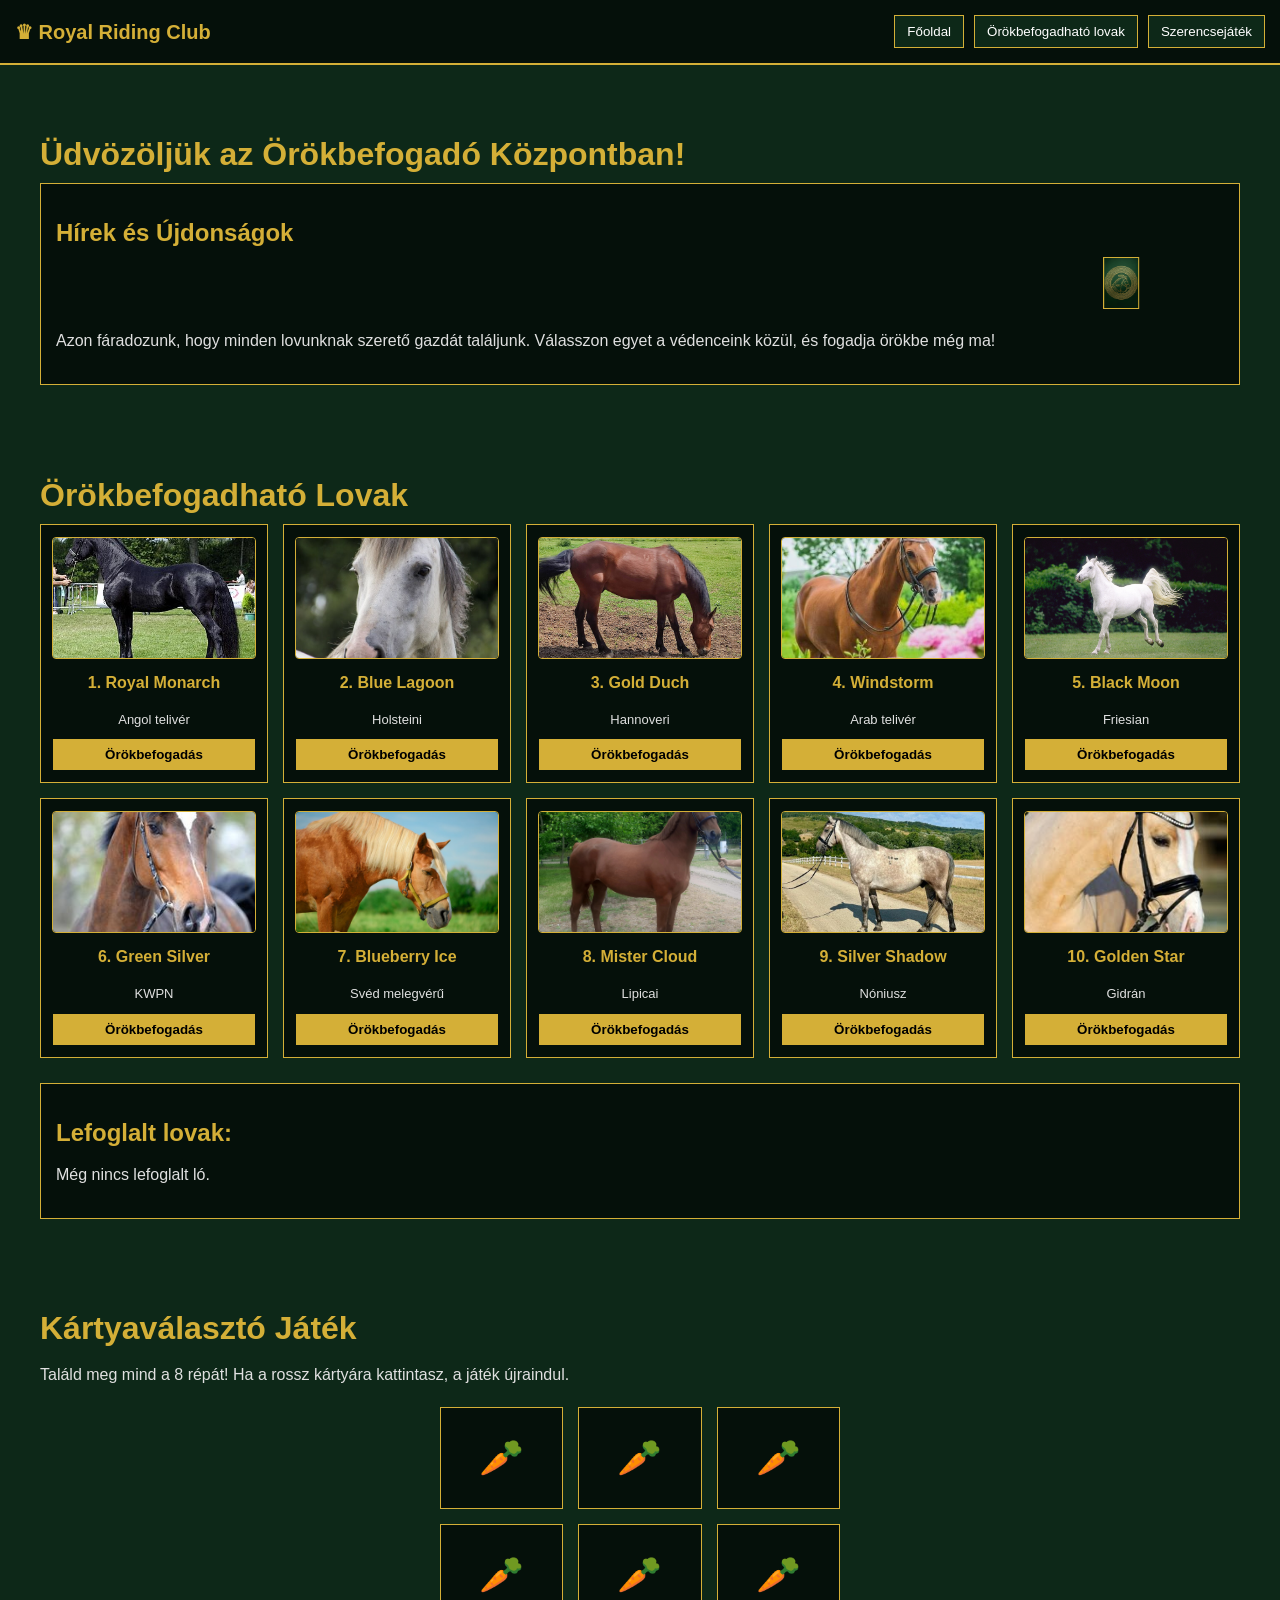
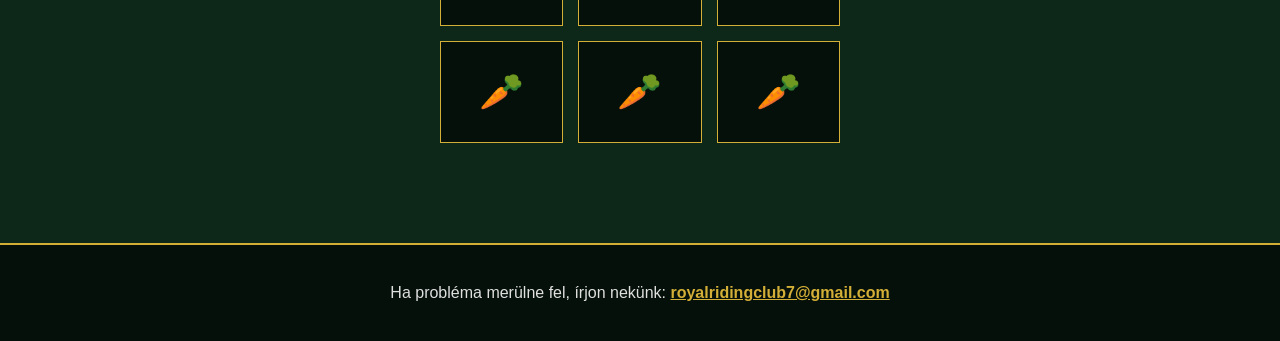
==== index.html @ 601aca82 "Add files via upload" ====
<!DOCTYPE html>
<html lang="hu">
<head>
    <meta charset="UTF-8">
    <meta name="viewport" content="width=device-width, initial-scale=1.0">
    <title>Royal Riding Club - Örökbefogadás</title>
    <link rel="stylesheet" href="style.css">
</head>
<body>

    <nav id="teteje">
        <div class="logo">♛ Royal Riding Club</div>
        <div class="nav-gombok">
            <button onclick="gordul('fooldal')">Főoldal</button>
            <button onclick="gordul('orokbefogadas')">Örökbefogadható lovak</button>
            <button onclick="gordul('jatek')">Szerencsejáték</button>
        </div>
    </nav>

    <div class="kontener">
        <div id="fooldal" class="szekcio">
            <h1>Üdvözöljük az Örökbefogadó Központban!</h1>
            
            <div class="kartya">
                <h2>Hírek és Újdonságok</h2>
                <marquee behavior="alternate" scrollamount="5">
                    <img src="rrc.jpg"  style="height: 50px; width: auto; border: 1px solid #d4af37; margin: 0;" onerror="this.src='https://placehold.co/100x50/05100a/d4af37?text=RRC'">
                </marquee>
                <p>Azon fáradozunk, hogy minden lovunknak szerető gazdát találjunk. Válasszon egyet a védenceink közül, és fogadja örökbe még ma!</p>
            </div>
        </div>

        <div id="orokbefogadas" class="szekcio">
            <h1>Örökbefogadható Lovak</h1>

            <div class="lovak-racs">
                <!-- 1. Ló -->
                <div class="lo-kartya">
                    <img src="1.jpg" alt="Royal Monarch" onerror="this.src='https://placehold.co/200x120/0d2818/d4af37?text=Royal+Monarch'">
                    <h3>1. Royal Monarch</h3>
                    <p>Angol telivér</p>
                    <button class="gomb" onclick="orokbefogadElinvital('Royal Monarch')">Örökbefogadás</button>
                </div>

                <!-- 2. Ló -->
                <div class="lo-kartya">
                    <img src="2.jpeg" alt="Blue Lagoon" onerror="this.src='https://placehold.co/200x120/0d2818/d4af37?text=Blue+Lagoon'">
                    <h3>2. Blue Lagoon</h3>
                    <p>Holsteini</p>
                    <button class="gomb" onclick="orokbefogadElinvital('Blue Lagoon')">Örökbefogadás</button>
                </div>

                <!-- 3. Ló -->
                <div class="lo-kartya">
                    <img src="3.jpg" alt="Gold Duch" onerror="this.src='https://placehold.co/200x120/0d2818/d4af37?text=Gold+Duch'">
                    <h3>3. Gold Duch</h3>
                    <p>Hannoveri</p>
                    <button class="gomb" onclick="orokbefogadElinvital('Gold Duch')">Örökbefogadás</button>
                </div>

                <!-- 4. Ló -->
                <div class="lo-kartya">
                    <img src="4.jpg" alt="Windstorm" onerror="this.src='https://placehold.co/200x120/0d2818/d4af37?text=Windstorm'">
                    <h3>4. Windstorm</h3>
                    <p>Arab telivér</p>
                    <button class="gomb" onclick="orokbefogadElinvital('Windstorm')">Örökbefogadás</button>
                </div>

                <!-- 5. Ló -->
                <div class="lo-kartya">
                    <img src="5.jpg" alt="Black Moon" onerror="this.src='https://placehold.co/200x120/0d2818/d4af37?text=Black+Moon'">
                    <h3>5. Black Moon</h3>
                    <p>Friesian</p>
                    <button class="gomb" onclick="orokbefogadElinvital('Black Moon')">Örökbefogadás</button>
                </div>

                <!-- 6. Ló -->
                <div class="lo-kartya">
                    <img src="6.jpg" alt="Green Silver" onerror="this.src='https://placehold.co/200x120/0d2818/d4af37?text=Green+Silver'">
                    <h3>6. Green Silver</h3>
                    <p>KWPN</p>
                    <button class="gomb" onclick="orokbefogadElinvital('Green Silver')">Örökbefogadás</button>
                </div>

                <!-- 7. Ló -->
                <div class="lo-kartya">
                    <img src="7.jpg" alt="Blueberry Ice" onerror="this.src='https://placehold.co/200x120/0d2818/d4af37?text=Blueberry+Ice'">
                    <h3>7. Blueberry Ice</h3>
                    <p>Svéd melegvérű</p>
                    <button class="gomb" onclick="orokbefogadElinvital('Blueberry Ice')">Örökbefogadás</button>
                </div>

                <!-- 8. Ló -->
                <div class="lo-kartya">
                    <img src="8.jpg" alt="Mister Cloud" onerror="this.src='https://placehold.co/200x120/0d2818/d4af37?text=Mister+Cloud'">
                    <h3>8. Mister Cloud</h3>
                    <p>Lipicai</p>
                    <button class="gomb" onclick="orokbefogadElinvital('Mister Cloud')">Örökbefogadás</button>
                </div>

                <!-- 9. Ló -->
                <div class="lo-kartya">
                    <img src="9.jpg" alt="Silver Shadow" onerror="this.src='https://placehold.co/200x120/0d2818/d4af37?text=Silver+Shadow'">
                    <h3>9. Silver Shadow</h3>
                    <p>Nóniusz</p>
                    <button class="gomb" onclick="orokbefogadElinvital('Silver Shadow')">Örökbefogadás</button>
                </div>

                <!-- 10. Ló -->
                <div class="lo-kartya">
                    <img src="10.jpg" alt="Golden Star" onerror="this.src='https://placehold.co/200x120/0d2818/d4af37?text=Golden+Star'">
                    <h3>10. Golden Star</h3>
                    <p>Gidrán</p>
                    <button class="gomb" onclick="orokbefogadElinvital('Golden Star')">Örökbefogadás</button>
                </div>
            </div>

            <div id="urlap-doboz" class="kartya" style="display: none; margin-top: 20px;">
                <h2>Örökbefogadási adatlap: <span id="kivalasztott-lo-neve" style="color: #d4af37;"></span></h2>
                
                <label>Teljes név (csak betűk):</label>
                <input type="text" id="nev" oninput="csakBetu(this)" placeholder="Minta János">

                <label>Város (csak betűk):</label>
                <input type="text" id="varos" oninput="csakBetu(this)" placeholder="Budapest">

                <label>Utca (csak betűk):</label>
                <input type="text" id="utca" oninput="csakBetu(this)" placeholder="Fő utca">

                <label>Házszám (csak számok):</label>
                <input type="text" id="hazszam" oninput="csakSzam(this)" placeholder="12">

                <label>Irányítószám (csak számok):</label>
                <input type="text" id="iranyitoszam" oninput="csakSzam(this)" placeholder="1011">

                <button onclick="foglalasVeglegesitese()" class="gomb" style="padding: 12px;">Lefoglalás beküldése</button>

                <p style="margin-top: 15px;">
                    További információt itt kérjen, adategyeztetés: 
                    <a href="mailto:royalridingclub7@gmail.com" style="color: #d4af37; font-weight: bold; text-decoration: underline;">royalridingclub7@gmail.com</a>
                </p>
            </div>

            <div class="kartya" style="margin-top: 20px;">
                <h2>Lefoglalt lovak:</h2>
                <div id="lefoglalt-lovak-lista">
                    <p>Még nincs lefoglalt ló.</p>
                </div>
            </div>
        </div>

        <div id="jatek" class="szekcio">
            <h1>Kártyaválasztó Játék</h1>
            <p>Találd meg mind a 8 répát! Ha a rossz kártyára kattintasz, a játék újraindul.</p>
            
            <div class="jatek-racs" id="jatek-racs">
                <!-- Javascript fills cards -->
            </div>
        </div>
    </div>

    <footer>
        <p>Ha probléma merülne fel, írjon nekünk: 
            <a href="mailto:royalridingclub7@gmail.com">royalridingclub7@gmail.com</a>
        </p>
    </footer>


    <script>
        function gordul(elemId) {
            document.getElementById(elemId).scrollIntoView({ behavior: 'smooth' });
        }

        let kivalasztottLo = "";

        function orokbefogadElinvital(loNev) {
            kivalasztottLo = loNev;
            document.getElementById('kivalasztott-lo-neve').innerText = loNev;
            
            let urlap = document.getElementById('urlap-doboz');
            urlap.style.display = 'block';
            urlap.scrollIntoView({ behavior: 'smooth' });
        }

      
        function csakBetu(input) {
            input.value = input.value.replace(/[^a-zA-ZáéiíoóöőuúüűÁÉIÍOÓÖŐUÚÜŰ\s]/g, '');
        }

   
        function csakSzam(input) {
            input.value = input.value.replace(/[^0-9]/g, '');
        }

        function foglalasVeglegesitese() {
            let nev = document.getElementById('nev').value;
            let varos = document.getElementById('varos').value;
            let utca = document.getElementById('utca').value;
            let hazszam = document.getElementById('hazszam').value;
            let iranyitoszam = document.getElementById('iranyitoszam').value;

            if (nev == "" || varos == "" || utca == "" || hazszam == "" || iranyitoszam == "") {
                alert("Kérjük, töltsön ki minden mezőt!");
                return;
            }

            let lista = document.getElementById('lefoglalt-lovak-lista');
            if (lista.innerHTML.includes("Még nincs lefoglalt ló.")) {
                lista.innerHTML = "";
            }

            lista.innerHTML += "<p><strong>" + kivalasztottLo + "</strong> - Foglaló: " + nev + " (" + iranyitoszam + " " + varos + ", " + utca + " " + hazszam + ".)</p>";

            alert("Sikeres foglalás!");
            
          
            document.getElementById('nev').value = "";
            document.getElementById('varos').value = "";
            document.getElementById('utca').value = "";
            document.getElementById('hazszam').value = "";
            document.getElementById('iranyitoszam').value = "";
            document.getElementById('urlap-doboz').style.display = 'none';
        }

      
        let kartyak = [];
        let talaltJok = 0;

        function jatekKezdes() {
            talaltJok = 0;
            let racs = document.getElementById('jatek-racs');
            racs.innerHTML = "";

           
            kartyak = ['jo', 'jo', 'jo', 'jo', 'jo', 'jo', 'jo', 'jo', 'rossz'];
            kartyak.sort(function() { return 0.5 - Math.random(); });

            for (let i = 0; i < 9; i++) {
                let kartyaElem = document.createElement('div');
                kartyaElem.className = 'jatek-kartya';
                kartyaElem.innerText = '🥕'; 
                kartyaElem.onclick = function() { kartyaKattintas(this, kartyak[i]); };
                racs.appendChild(kartyaElem);
            }
        }

        function kartyaKattintas(elem, tipus) {
            if (elem.classList.contains('talalt') || elem.classList.contains('hibas')) {
                return;
            }

            if (tipus === 'rossz') {
                elem.classList.add('hibas');
                elem.innerText = '❌';
                alert("Rossz! Újraindul a játék.");
                jatekKezdes();
            } else {
                elem.classList.add('talalt');
                elem.innerText = '🥕';
                talaltJok++;

                if (talaltJok === 8) {
                    alert("Gratulálunk, nyertél!");
                    jatekKezdes(); 
                }
            }
        }

        jatekKezdes();
    </script>
</body>
</html>
---- style.css ----
html {
            scroll-behavior: smooth;
        }

        body {
            background-color: #0d2818;
            color: #ffffff;
            font-family: Arial, sans-serif;
            margin: 0;
            padding: 0;
        }

        h1, h2, h3 {
            color: #d4af37;
            margin-bottom: 10px;
        }

        p {
            color: #e0e0e0;
            line-height: 1.5;
        }

        nav {
            position: sticky;
            top: 0;
            z-index: 1000;
            background-color: #05100a;
            padding: 15px;
            border-bottom: 2px solid #d4af37;
            display: flex;
            flex-wrap: wrap;
            align-items: center;
            justify-content: space-between;
        }

        nav .logo {
            font-size: 20px;
            font-weight: bold;
            color: #d4af37;
            margin-right: 15px;
        }

        nav .nav-gombok {
            display: flex;
            gap: 10px;
            flex-wrap: wrap;
        }

        nav button {
            color: #ffffff;
            padding: 8px 12px;
            border: 1px solid #d4af37;
            background-color: #0d2818;
            cursor: pointer;
            transition: all 0.2s ease;
        }

        nav button:hover {
            background-color: #d4af37;
            color: #000000;
            transform: scale(1.05);
        }

        .kontener {
            padding: 20px;
            max-width: 1200px;
            margin: 0 auto;
        }

        .szekcio {
            padding-top: 30px;
            margin-bottom: 40px;
        }

        .kartya {
            background-color: #05100a;
            border: 1px solid #d4af37;
            padding: 15px;
            margin-bottom: 20px;
        }

        .kartya img {
            max-width: 100%;
            height: auto;
            max-height: 350px;
            display: block;
            margin: 0 auto 10px;
            border: 1px solid #d4af37;
        }

        .lovak-racs {
            display: grid;
            grid-template-columns: repeat(5, 1fr);
            gap: 15px;
            margin-bottom: 25px;
        }

        .lo-kartya {
            background-color: #05100a;
            border: 1px solid #d4af37;
            padding: 12px;
            display: flex;
            flex-direction: column;
            justify-content: space-between;
            align-items: center;
            text-align: center;
        }

        .lo-kartya h3 {
            font-size: 16px;
            margin: 5px 0;
        }

        .lo-kartya p {
            font-size: 13px;
            margin-bottom: 10px;
        }

        .lo-kartya img {
            width: 100%;
            height: 120px;
            object-fit: cover;
            border: 1px solid #d4af37;
            margin-bottom: 10px;
            border-radius: 4px;
        }

        /* Responsive breakpoints for horses grid */
        @media (max-width: 1024px) {
            .lovak-racs {
                grid-template-columns: repeat(3, 1fr);
            }
        }

        @media (max-width: 600px) {
            .lovak-racs {
                grid-template-columns: repeat(1, 1fr);
            }
        }

        select, input {
            width: 100%;
            padding: 10px;
            margin-top: 5px;
            margin-bottom: 15px;
            background-color: #000000;
            color: #ffffff;
            border: 1px solid #d4af37;
            box-sizing: border-box;
        }

        .gomb {
            background-color: #d4af37;
            color: #000000;
            padding: 8px 15px;
            border: none;
            font-weight: bold;
            cursor: pointer;
            transition: all 0.2s ease;
            width: 100%;
        }

        .gomb:hover {
            background-color: #C5A059;
            transform: scale(1.03);
        }

        .jatek-racs {
            display: grid;
            grid-template-columns: repeat(3, 1fr);
            gap: 15px;
            max-width: 400px;
            margin: 20px auto;
        }

        .jatek-kartya {
            background-color: #05100a;
            border: 1px solid #d4af37;
            height: 100px;
            display: flex;
            justify-content: center;
            align-items: center;
            font-size: 36px;
            font-weight: bold;
            color: #d4af37;
            cursor: pointer;
            user-select: none;
            transition: all 0.2s ease;
        }

        .jatek-kartya:hover {
            background-color: #0d2818;
            transform: scale(1.05);
        }

        .jatek-kartya.talalt {
            background-color: #0d2818;
            border: 2px solid #d4af37;
        }

        .jatek-kartya.hibas {
            background-color: #05100a;
            border: 2px solid #ff4d4d;
        }

        footer {
            background-color: #05100a;
            color: #f3e5ab;
            text-align: center;
            padding: 20px;
            border-top: 2px solid #d4af37;
            margin-top: 40px;
        }

        footer a {
            color: #d4af37;
            font-weight: bold;
            text-decoration: underline;
        }

        .vissza-tetejere {
            position: fixed;
            bottom: 20px;
            right: 20px;
            background-color: #d4af37;
            color: #000000;
            padding: 12px 18px;
            border: 1px solid #05100a;
            font-weight: bold;
            cursor: pointer;
            text-decoration: none;
            box-shadow: 0px 4px 10px rgba(0,0,0,0.5);
            transition: all 0.2s ease;
            border-radius: 5px;
            z-index: 1001;
        }

        .vissza-tetejere:hover {
            background-color: #ffffff;
            transform: scale(1.1);
        }
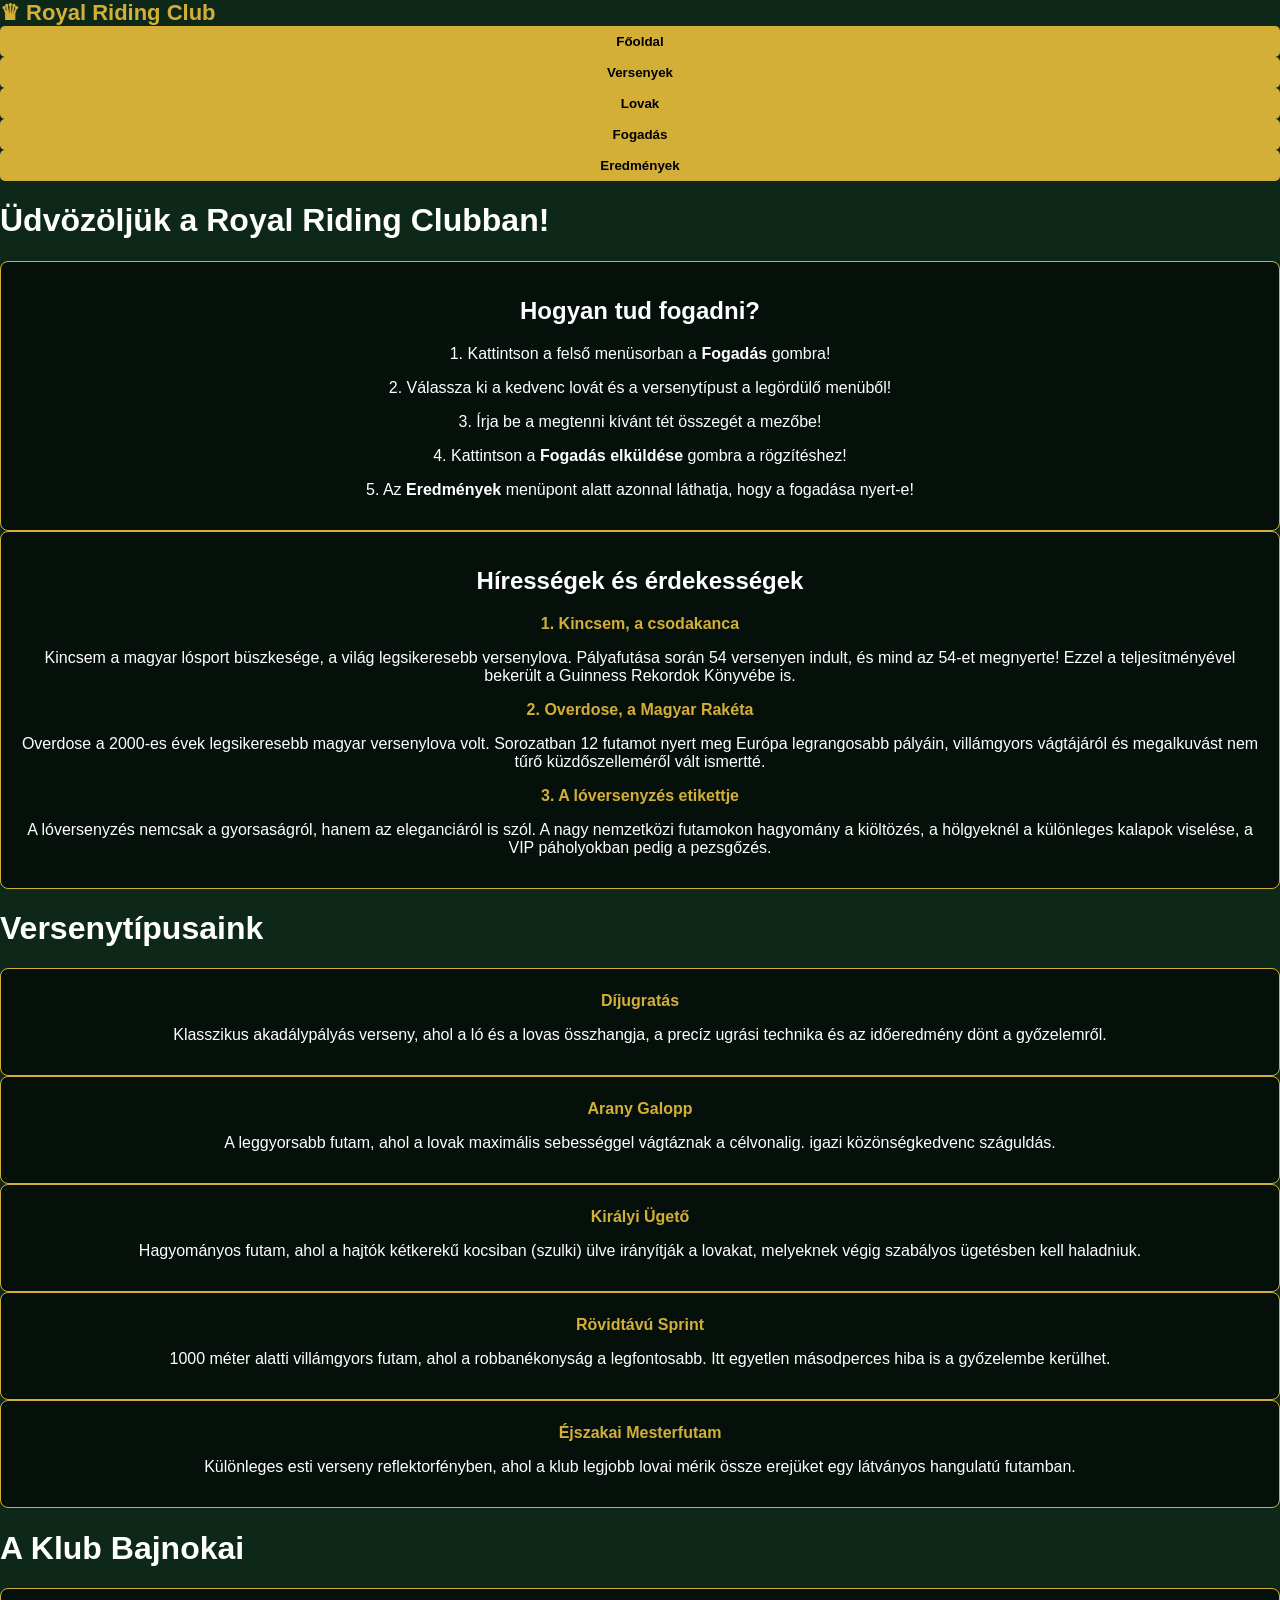
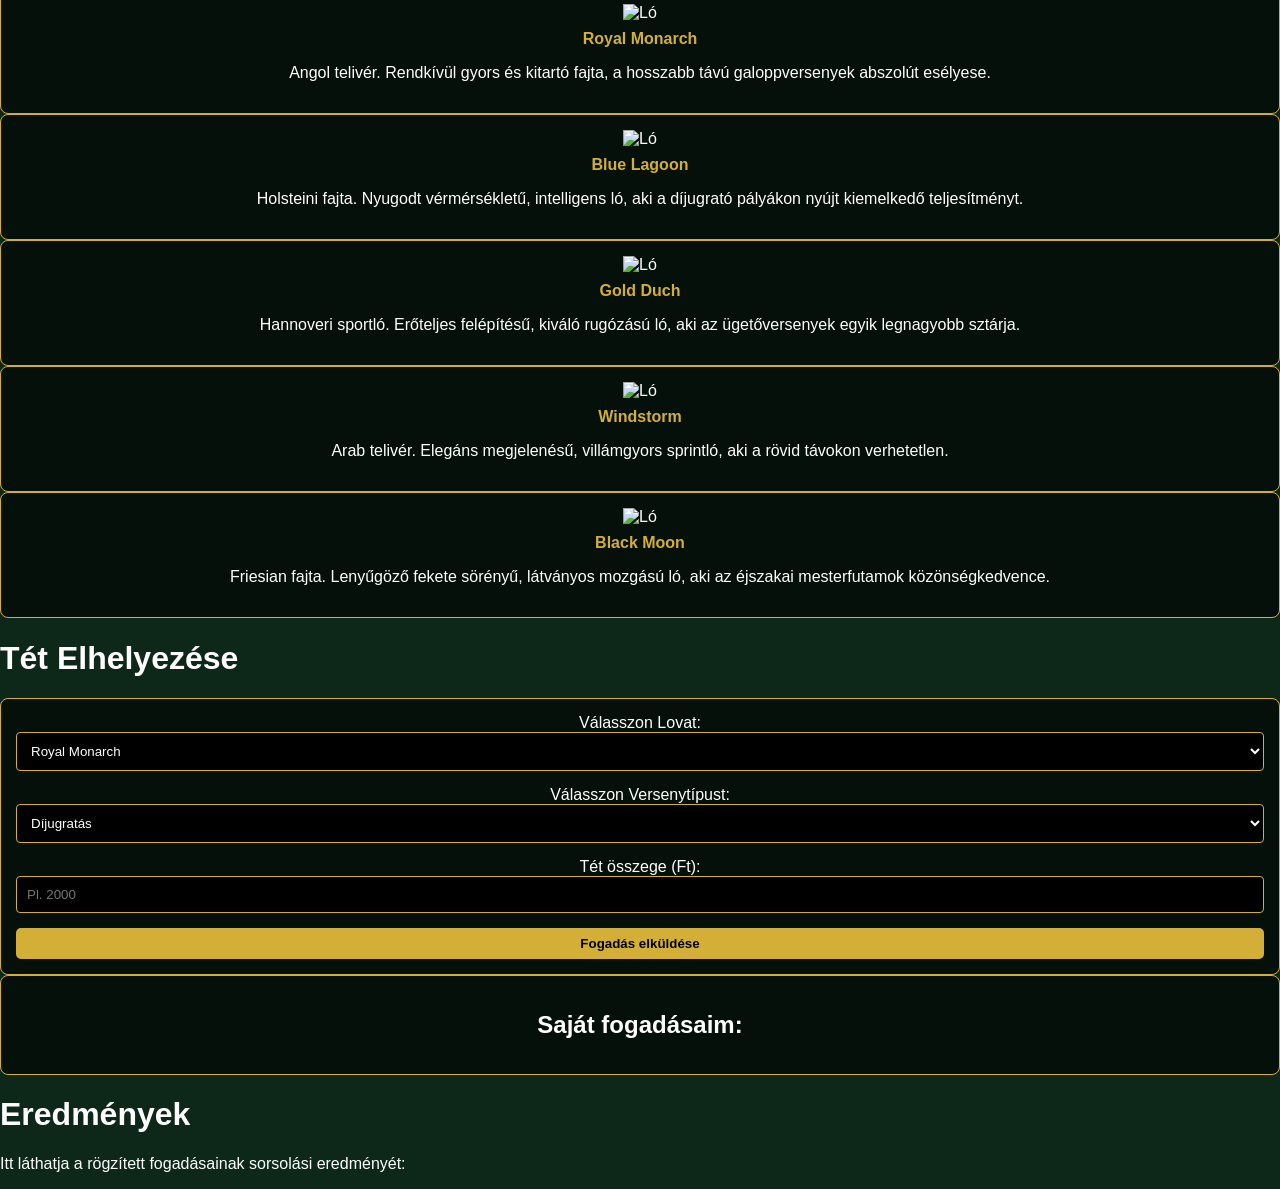
==== commit 5485bb0e: "Add files via upload" ====
--- a/index.html
+++ b/index.html
@@ -1,272 +1,176 @@
 <!DOCTYPE html>
+<meta charset="UTF-8">
+<meta name="viewport" content="width=device-width, initial-scale=1.0">
 <html lang="hu">
 <head>
-    <meta charset="UTF-8">
-    <meta name="viewport" content="width=device-width, initial-scale=1.0">
-    <title>Royal Riding Club - Örökbefogadás</title>
+    <title>Royal Riding Club</title>
     <link rel="stylesheet" href="style.css">
 </head>
 <body>
-
-    <nav id="teteje">
+    <nav>
         <div class="logo">♛ Royal Riding Club</div>
-        <div class="nav-gombok">
-            <button onclick="gordul('fooldal')">Főoldal</button>
-            <button onclick="gordul('orokbefogadas')">Örökbefogadható lovak</button>
-            <button onclick="gordul('jatek')">Szerencsejáték</button>
-        </div>
+        <button onclick="nyit('fooldal')">Főoldal</button>
+        <button onclick="nyit('versenyek')">Versenyek</button>
+        <button onclick="nyit('lovak')">Lovak</button>
+        <button onclick="nyit('fogadas')">Fogadás</button>
+        <button onclick="nyit('eredmenyek')">Eredmények</button>
     </nav>
 
-    <div class="kontener">
-        <div id="fooldal" class="szekcio">
-            <h1>Üdvözöljük az Örökbefogadó Központban!</h1>
-            
-            <div class="kartya">
-                <h2>Hírek és Újdonságok</h2>
-                <marquee behavior="alternate" scrollamount="5">
-                    <img src="rrc.jpg"  style="height: 50px; width: auto; border: 1px solid #d4af37; margin: 0;" onerror="this.src='https://placehold.co/100x50/05100a/d4af37?text=RRC'">
-                </marquee>
-                <p>Azon fáradozunk, hogy minden lovunknak szerető gazdát találjunk. Válasszon egyet a védenceink közül, és fogadja örökbe még ma!</p>
-            </div>
+    <div id="fooldal" class="oldal mukodik">
+        <h1>Üdvözöljük a Royal Riding Clubban!</h1>
+        <div class="kartya">
+            <h2>Hogyan tud fogadni?</h2>
+            <p>1. Kattintson a felső menüsorban a <strong>Fogadás</strong> gombra!</p>
+            <p>2. Válassza ki a kedvenc lovát és a versenytípust a legördülő menüből!</p>
+            <p>3. Írja be a megtenni kívánt tét összegét a mezőbe!</p>
+            <p>4. Kattintson a <strong>Fogadás elküldése</strong> gombra a rögzítéshez!</p>
+            <p>5. Az <strong>Eredmények</strong> menüpont alatt azonnal láthatja, hogy a fogadása nyert-e!</p>
         </div>
+        <div class="kartya">
+            <h2>Hírességek és érdekességek</h2>
+            <h3>1. Kincsem, a csodakanca</h3>
+            <p>Kincsem a magyar lósport büszkesége, a világ legsikeresebb versenylova. Pályafutása során 54 versenyen indult, és mind az 54-et megnyerte! Ezzel a teljesítményével bekerült a Guinness Rekordok Könyvébe is.</p>
 
-        <div id="orokbefogadas" class="szekcio">
-            <h1>Örökbefogadható Lovak</h1>
+            <h3>2. Overdose, a Magyar Rakéta</h3>
+            <p>Overdose a 2000-es évek legsikeresebb magyar versenylova volt. Sorozatban 12 futamot nyert meg Európa legrangosabb pályáin, villámgyors vágtájáról és megalkuvást nem tűrő küzdőszelleméről vált ismertté.</p>
 
-            <div class="lovak-racs">
-                <!-- 1. Ló -->
-                <div class="lo-kartya">
-                    <img src="1.jpg" alt="Royal Monarch" onerror="this.src='https://placehold.co/200x120/0d2818/d4af37?text=Royal+Monarch'">
-                    <h3>1. Royal Monarch</h3>
-                    <p>Angol telivér</p>
-                    <button class="gomb" onclick="orokbefogadElinvital('Royal Monarch')">Örökbefogadás</button>
-                </div>
-
-                <!-- 2. Ló -->
-                <div class="lo-kartya">
-                    <img src="2.jpeg" alt="Blue Lagoon" onerror="this.src='https://placehold.co/200x120/0d2818/d4af37?text=Blue+Lagoon'">
-                    <h3>2. Blue Lagoon</h3>
-                    <p>Holsteini</p>
-                    <button class="gomb" onclick="orokbefogadElinvital('Blue Lagoon')">Örökbefogadás</button>
-                </div>
-
-                <!-- 3. Ló -->
-                <div class="lo-kartya">
-                    <img src="3.jpg" alt="Gold Duch" onerror="this.src='https://placehold.co/200x120/0d2818/d4af37?text=Gold+Duch'">
-                    <h3>3. Gold Duch</h3>
-                    <p>Hannoveri</p>
-                    <button class="gomb" onclick="orokbefogadElinvital('Gold Duch')">Örökbefogadás</button>
-                </div>
-
-                <!-- 4. Ló -->
-                <div class="lo-kartya">
-                    <img src="4.jpg" alt="Windstorm" onerror="this.src='https://placehold.co/200x120/0d2818/d4af37?text=Windstorm'">
-                    <h3>4. Windstorm</h3>
-                    <p>Arab telivér</p>
-                    <button class="gomb" onclick="orokbefogadElinvital('Windstorm')">Örökbefogadás</button>
-                </div>
-
-                <!-- 5. Ló -->
-                <div class="lo-kartya">
-                    <img src="5.jpg" alt="Black Moon" onerror="this.src='https://placehold.co/200x120/0d2818/d4af37?text=Black+Moon'">
-                    <h3>5. Black Moon</h3>
-                    <p>Friesian</p>
-                    <button class="gomb" onclick="orokbefogadElinvital('Black Moon')">Örökbefogadás</button>
-                </div>
-
-                <!-- 6. Ló -->
-                <div class="lo-kartya">
-                    <img src="6.jpg" alt="Green Silver" onerror="this.src='https://placehold.co/200x120/0d2818/d4af37?text=Green+Silver'">
-                    <h3>6. Green Silver</h3>
-                    <p>KWPN</p>
-                    <button class="gomb" onclick="orokbefogadElinvital('Green Silver')">Örökbefogadás</button>
-                </div>
-
-                <!-- 7. Ló -->
-                <div class="lo-kartya">
-                    <img src="7.jpg" alt="Blueberry Ice" onerror="this.src='https://placehold.co/200x120/0d2818/d4af37?text=Blueberry+Ice'">
-                    <h3>7. Blueberry Ice</h3>
-                    <p>Svéd melegvérű</p>
-                    <button class="gomb" onclick="orokbefogadElinvital('Blueberry Ice')">Örökbefogadás</button>
-                </div>
-
-                <!-- 8. Ló -->
-                <div class="lo-kartya">
-                    <img src="8.jpg" alt="Mister Cloud" onerror="this.src='https://placehold.co/200x120/0d2818/d4af37?text=Mister+Cloud'">
-                    <h3>8. Mister Cloud</h3>
-                    <p>Lipicai</p>
-                    <button class="gomb" onclick="orokbefogadElinvital('Mister Cloud')">Örökbefogadás</button>
-                </div>
-
-                <!-- 9. Ló -->
-                <div class="lo-kartya">
-                    <img src="9.jpg" alt="Silver Shadow" onerror="this.src='https://placehold.co/200x120/0d2818/d4af37?text=Silver+Shadow'">
-                    <h3>9. Silver Shadow</h3>
-                    <p>Nóniusz</p>
-                    <button class="gomb" onclick="orokbefogadElinvital('Silver Shadow')">Örökbefogadás</button>
-                </div>
-
-                <!-- 10. Ló -->
-                <div class="lo-kartya">
-                    <img src="10.jpg" alt="Golden Star" onerror="this.src='https://placehold.co/200x120/0d2818/d4af37?text=Golden+Star'">
-                    <h3>10. Golden Star</h3>
-                    <p>Gidrán</p>
-                    <button class="gomb" onclick="orokbefogadElinvital('Golden Star')">Örökbefogadás</button>
-                </div>
-            </div>
-
-            <div id="urlap-doboz" class="kartya" style="display: none; margin-top: 20px;">
-                <h2>Örökbefogadási adatlap: <span id="kivalasztott-lo-neve" style="color: #d4af37;"></span></h2>
-                
-                <label>Teljes név (csak betűk):</label>
-                <input type="text" id="nev" oninput="csakBetu(this)" placeholder="Minta János">
-
-                <label>Város (csak betűk):</label>
-                <input type="text" id="varos" oninput="csakBetu(this)" placeholder="Budapest">
-
-                <label>Utca (csak betűk):</label>
-                <input type="text" id="utca" oninput="csakBetu(this)" placeholder="Fő utca">
-
-                <label>Házszám (csak számok):</label>
-                <input type="text" id="hazszam" oninput="csakSzam(this)" placeholder="12">
-
-                <label>Irányítószám (csak számok):</label>
-                <input type="text" id="iranyitoszam" oninput="csakSzam(this)" placeholder="1011">
-
-                <button onclick="foglalasVeglegesitese()" class="gomb" style="padding: 12px;">Lefoglalás beküldése</button>
-
-                <p style="margin-top: 15px;">
-                    További információt itt kérjen, adategyeztetés: 
-                    <a href="mailto:royalridingclub7@gmail.com" style="color: #d4af37; font-weight: bold; text-decoration: underline;">royalridingclub7@gmail.com</a>
-                </p>
-            </div>
-
-            <div class="kartya" style="margin-top: 20px;">
-                <h2>Lefoglalt lovak:</h2>
-                <div id="lefoglalt-lovak-lista">
-                    <p>Még nincs lefoglalt ló.</p>
-                </div>
-            </div>
-        </div>
-
-        <div id="jatek" class="szekcio">
-            <h1>Kártyaválasztó Játék</h1>
-            <p>Találd meg mind a 8 répát! Ha a rossz kártyára kattintasz, a játék újraindul.</p>
-            
-            <div class="jatek-racs" id="jatek-racs">
-                <!-- Javascript fills cards -->
-            </div>
+            <h3>3. A lóversenyzés etikettje</h3>
+            <p>A lóversenyzés nemcsak a gyorsaságról, hanem az eleganciáról is szól. A nagy nemzetközi futamokon hagyomány a kiöltözés, a hölgyeknél a különleges kalapok viselése, a VIP páholyokban pedig a pezsgőzés.</p>
         </div>
     </div>
 
-    <footer>
-        <p>Ha probléma merülne fel, írjon nekünk: 
-            <a href="mailto:royalridingclub7@gmail.com">royalridingclub7@gmail.com</a>
-        </p>
-    </footer>
+    <div id="versenyek" class="oldal">
+        <h1>Versenytípusaink</h1>
+        <div class="kartya">
+            <h3>Díjugratás</h3>
+            <p>Klasszikus akadálypályás verseny, ahol a ló és a lovas összhangja, a precíz ugrási technika és az időeredmény dönt a győzelemről.</p>
+        </div>
+        <div class="kartya">
+            <h3>Arany Galopp</h3>
+            <p>A leggyorsabb futam, ahol a lovak maximális sebességgel vágtáznak a célvonalig. igazi közönségkedvenc száguldás.</p>
+        </div>
+        <div class="kartya">
+            <h3>Királyi Ügető</h3>
+            <p>Hagyományos futam, ahol a hajtók kétkerekű kocsiban (szulki) ülve irányítják a lovakat, melyeknek végig szabályos ügetésben kell haladniuk.</p>
+        </div>
+        <div class="kartya">
+            <h3>Rövidtávú Sprint</h3>
+            <p>1000 méter alatti villámgyors futam, ahol a robbanékonyság a legfontosabb. Itt egyetlen másodperces hiba is a győzelembe kerülhet.</p>
+        </div>
+        <div class="kartya">
+            <h3>Éjszakai Mesterfutam</h3>
+            <p>Különleges esti verseny reflektorfényben, ahol a klub legjobb lovai mérik össze erejüket egy látványos hangulatú futamban.</p>
+        </div>
+    </div>
 
+    <div id="lovak" class="oldal">
+        <h1>A Klub Bajnokai</h1>
+        <div class="kartya">
+            <img src="angol-teliver.png" alt="Ló">
+            <h3>Royal Monarch</h3>
+            <p>Angol telivér. Rendkívül gyors és kitartó fajta, a hosszabb távú galoppversenyek abszolút esélyese.</p>
+        </div>
+        <div class="kartya">
+            <img src="holstein.jpg" alt="Ló">
+            <h3>Blue Lagoon</h3>
+            <p>Holsteini fajta. Nyugodt vérmérsékletű, intelligens ló, aki a díjugrató pályákon nyújt kiemelkedő teljesítményt.</p>
+        </div>
+        <div class="kartya">
+            <img src="hannoveri.jpg" alt="Ló">
+            <h3>Gold Duch</h3>
+            <p>Hannoveri sportló. Erőteljes felépítésű, kiváló rugózású ló, aki az ügetőversenyek egyik legnagyobb sztárja.</p>
+        </div>
+        <div class="kartya">
+            <img src="arabteli.jpg" alt="Ló">
+            <h3>Windstorm</h3>
+            <p>Arab telivér. Elegáns megjelenésű, villámgyors sprintló, aki a rövid távokon verhetetlen.</p>
+        </div>
+        <div class="kartya">
+            <img src="friz.jpg" alt="Ló">
+            <h3>Black Moon</h3>
+            <p>Friesian fajta. Lenyűgöző fekete sörényű, látványos mozgású ló, aki az éjszakai mesterfutamok közönségkedvence.</p>
+        </div>
+    </div>
+
+    <div id="fogadas" class="oldal">
+        <h1>Tét Elhelyezése</h1>
+        <div class="kartya">
+            <label>Válasszon Lovat:</label>
+            <select id="lo">
+                <option>Royal Monarch</option>
+                <option>Blue Lagoon</option>
+                <option>Gold Duch</option>
+                <option>Windstorm</option>
+                <option>Black Moon</option>
+            </select>
+
+            <label>Válasszon Versenytípust:</label>
+            <select id="verseny">
+                <option>Díjugratás</option>
+                <option>Arany Galopp</option>
+                <option>Királyi Ügető</option>
+                <option>Rövidtávú Sprint</option>
+                <option>Éjszakai Mesterfutam</option>
+            </select>
+
+            <label>Tét összege (Ft):</label>
+            <input type="number" id="tet" placeholder="Pl. 2000">
+
+            <button onclick="fogadasMentese()" class="gomb">Fogadás elküldése</button>
+        </div>
+
+        <div class="kartya">
+            <h2>Saját fogadásaim:</h2>
+            <div id="fogadasom-helye"></div>
+        </div>
+    </div>
+
+    <div id="eredmenyek" class="oldal">
+        <h1>Eredmények</h1>
+        <p>Itt láthatja a rögzített fogadásainak sorsolási eredményét:</p>
+        <!-- Ide kerülnek a véletlenszerű eredmények -->
+        <div id="eredmeny-helye"></div>
+    </div>
 
     <script>
-        function gordul(elemId) {
-            document.getElementById(elemId).scrollIntoView({ behavior: 'smooth' });
+ 
+        function nyit(oldalNev) {
+            // Elrejtünk minden oldalt
+            document.getElementById('fooldal').className = 'oldal';
+            document.getElementById('versenyek').className = 'oldal';
+            document.getElementById('eredmenyek').className = 'oldal';
+            document.getElementById('lovak').className = 'oldal';
+            document.getElementById('fogadas').className = 'oldal';
+
+            document.getElementById(oldalNev).className = 'oldal mukodik';
         }
 
-        let kivalasztottLo = "";
+        function fogadasMentese() {
+            let lo = document.getElementById('lo').value;
+            let verseny = document.getElementById('verseny').value;
+            let tet = document.getElementById('tet').value;
 
-        function orokbefogadElinvital(loNev) {
-            kivalasztottLo = loNev;
-            document.getElementById('kivalasztott-lo-neve').innerText = loNev;
-            
-            let urlap = document.getElementById('urlap-doboz');
-            urlap.style.display = 'block';
-            urlap.scrollIntoView({ behavior: 'smooth' });
-        }
-
-      
-        function csakBetu(input) {
-            input.value = input.value.replace(/[^a-zA-ZáéiíoóöőuúüűÁÉIÍOÓÖŐUÚÜŰ\s]/g, '');
-        }
-
-   
-        function csakSzam(input) {
-            input.value = input.value.replace(/[^0-9]/g, '');
-        }
-
-        function foglalasVeglegesitese() {
-            let nev = document.getElementById('nev').value;
-            let varos = document.getElementById('varos').value;
-            let utca = document.getElementById('utca').value;
-            let hazszam = document.getElementById('hazszam').value;
-            let iranyitoszam = document.getElementById('iranyitoszam').value;
-
-            if (nev == "" || varos == "" || utca == "" || hazszam == "" || iranyitoszam == "") {
-                alert("Kérjük, töltsön ki minden mezőt!");
+            if (tet == "") {
+                alert("Kérlek írj be egy tétet!");
                 return;
             }
 
-            let lista = document.getElementById('lefoglalt-lovak-lista');
-            if (lista.innerHTML.includes("Még nincs lefoglalt ló.")) {
-                lista.innerHTML = "";
+            document.getElementById('fogadasom-helye').innerHTML += 
+                "<p><strong>" + lo + "</strong> - " + verseny + " (" + tet + " Ft tét)</p>";
+
+            let veletlen = Math.random(); 
+
+            if (veletlen > 0.5) {
+                document.getElementById('eredmeny-helye').innerHTML += 
+                    "<div class='kartya' style='border-left: 5px solid green; color: green;'><strong>" + lo + "</strong> NYERT a " + verseny + " futamon!</div>";
+            } else {
+                document.getElementById('eredmeny-helye').innerHTML += 
+                    "<div class='kartya' style='border-left: 5px solid red; color: red;'><strong>" + lo + "</strong> sajnos NEM nyert a " + verseny + " futamon.</div>";
             }
 
-            lista.innerHTML += "<p><strong>" + kivalasztottLo + "</strong> - Foglaló: " + nev + " (" + iranyitoszam + " " + varos + ", " + utca + " " + hazszam + ".)</p>";
-
-            alert("Sikeres foglalás!");
-            
-          
-            document.getElementById('nev').value = "";
-            document.getElementById('varos').value = "";
-            document.getElementById('utca').value = "";
-            document.getElementById('hazszam').value = "";
-            document.getElementById('iranyitoszam').value = "";
-            document.getElementById('urlap-doboz').style.display = 'none';
+            document.getElementById('tet').value = "";
+            alert("Fogadás sikeresen rögzítve!");
         }
-
-      
-        let kartyak = [];
-        let talaltJok = 0;
-
-        function jatekKezdes() {
-            talaltJok = 0;
-            let racs = document.getElementById('jatek-racs');
-            racs.innerHTML = "";
-
-           
-            kartyak = ['jo', 'jo', 'jo', 'jo', 'jo', 'jo', 'jo', 'jo', 'rossz'];
-            kartyak.sort(function() { return 0.5 - Math.random(); });
-
-            for (let i = 0; i < 9; i++) {
-                let kartyaElem = document.createElement('div');
-                kartyaElem.className = 'jatek-kartya';
-                kartyaElem.innerText = '🥕'; 
-                kartyaElem.onclick = function() { kartyaKattintas(this, kartyak[i]); };
-                racs.appendChild(kartyaElem);
-            }
-        }
-
-        function kartyaKattintas(elem, tipus) {
-            if (elem.classList.contains('talalt') || elem.classList.contains('hibas')) {
-                return;
-            }
-
-            if (tipus === 'rossz') {
-                elem.classList.add('hibas');
-                elem.innerText = '❌';
-                alert("Rossz! Újraindul a játék.");
-                jatekKezdes();
-            } else {
-                elem.classList.add('talalt');
-                elem.innerText = '🥕';
-                talaltJok++;
-
-                if (talaltJok === 8) {
-                    alert("Gratulálunk, nyertél!");
-                    jatekKezdes(); 
-                }
-            }
-        }
-
-        jatekKezdes();
     </script>
 </body>
 </html>
--- a/style.css
+++ b/style.css
@@ -1,7 +1,4 @@
-html {
-            scroll-behavior: smooth;
-        }
-
+ /* ALAPBEÁLLÍTÁSOK */
         body {
             background-color: #0d2818;
             color: #ffffff;
@@ -10,232 +7,153 @@
             padding: 0;
         }
 
-        h1, h2, h3 {
-            color: #d4af37;
-            margin-bottom: 10px;
+        /* FEJLÉC ÉS MENÜ */
+        header {
+            background-color: #05100a;
+            border-bottom: 2px solid #d4af37;
+            padding: 15px 20px;
+            display: flex;
+            justify-content: space-between;
+            align-items: center;
+            position: sticky;
+            top: 0;
+            z-index: 100;
         }
 
-        p {
-            color: #e0e0e0;
-            line-height: 1.5;
+        .logo {
+            font-size: 22px;
+            font-weight: bold;
+            color: #d4af37;
         }
 
-        nav {
-            position: sticky;
-            top: 0;
-            z-index: 1000;
-            background-color: #05100a;
-            padding: 15px;
-            border-bottom: 2px solid #d4af37;
-            display: flex;
-            flex-wrap: wrap;
-            align-items: center;
-            justify-content: space-between;
+        nav a {
+            color: #ffffff;
+            text-decoration: none;
+            margin-left: 15px;
+            font-weight: bold;
         }
 
-        nav .logo {
-            font-size: 20px;
-            font-weight: bold;
+        nav a:hover {
             color: #d4af37;
-            margin-right: 15px;
         }
 
-        nav .nav-gombok {
-            display: flex;
-            gap: 10px;
-            flex-wrap: wrap;
+        /* KONTÉNER */
+        .container {
+            max-width: 1100px;
+            margin: 20px auto;
+            padding: 0 15px;
         }
 
-        nav button {
-            color: #ffffff;
-            padding: 8px 12px;
+        .hero {
+            background-color: #05100a;
             border: 1px solid #d4af37;
-            background-color: #0d2818;
-            cursor: pointer;
-            transition: all 0.2s ease;
+            border-radius: 8px;
+            padding: 25px;
+            text-align: center;
+            margin-bottom: 30px;
         }
 
-        nav button:hover {
-            background-color: #d4af37;
-            color: #000000;
-            transform: scale(1.05);
+        .hero h1 {
+            color: #d4af37;
+            margin-top: 0;
         }
 
-        .kontener {
-            padding: 20px;
-            max-width: 1200px;
-            margin: 0 auto;
+        .cim {
+            color: #d4af37;
+            border-bottom: 1px solid #d4af37;
+            padding-bottom: 5px;
+            margin-top: 35px;
         }
 
-        .szekcio {
-            padding-top: 30px;
-            margin-bottom: 40px;
+        /* GRID ELRENDEZÉSEK */
+        .grid-lovak {
+            display: grid;
+            grid-template-columns: repeat(auto-fill, minmax(180px, 1fr));
+            gap: 15px;
         }
 
+        .grid-edzok {
+            display: grid;
+            grid-template-columns: repeat(auto-fit, minmax(200px, 1fr));
+            gap: 15px;
+        }
+
+        /* KÁRTYÁK STÍLUSA */
         .kartya {
             background-color: #05100a;
             border: 1px solid #d4af37;
+            border-radius: 8px;
             padding: 15px;
-            margin-bottom: 20px;
+            text-align: center;
+            transition: transform 0.2s ease;
         }
 
-        .kartya img {
-            max-width: 100%;
-            height: auto;
-            max-height: 350px;
-            display: block;
-            margin: 0 auto 10px;
+        .kartya:hover {
+            transform: translateY(-3px);
+        }
+
+        .lo-img {
+            width: 100%;
+            height: 120px;
+            object-fit: cover;
+            border-radius: 5px;
             border: 1px solid #d4af37;
         }
 
-        .lovak-racs {
-            display: grid;
-            grid-template-columns: repeat(5, 1fr);
-            gap: 15px;
-            margin-bottom: 25px;
+        .edzo-avatar {
+            font-size: 40px;
+            margin-bottom: 5px;
         }
 
-        .lo-kartya {
-            background-color: #05100a;
-            border: 1px solid #d4af37;
-            padding: 12px;
-            display: flex;
-            flex-direction: column;
-            justify-content: space-between;
-            align-items: center;
-            text-align: center;
+        .kartya h3 {
+            color: #d4af37;
+            margin: 8px 0 4px 0;
+            font-size: 16px;
         }
 
-        .lo-kartya h3 {
-            font-size: 16px;
-            margin: 5px 0;
-        }
-
-        .lo-kartya p {
+        .fajta {
+            color: #cccccc;
             font-size: 13px;
             margin-bottom: 10px;
         }
 
-        .lo-kartya img {
+        /* GOMBOK ÉS MEZŐK */
+        button {
+            background-color: #d4af37;
+            color: #000000;
+            border: none;
+            padding: 8px 12px;
+            font-weight: bold;
+            border-radius: 5px;
+            cursor: pointer;
             width: 100%;
-            height: 120px;
-            object-fit: cover;
-            border: 1px solid #d4af37;
-            margin-bottom: 10px;
-            border-radius: 4px;
         }
 
-        /* Responsive breakpoints for horses grid */
-        @media (max-width: 1024px) {
-            .lovak-racs {
-                grid-template-columns: repeat(3, 1fr);
-            }
+        button:hover {
+            background-color: #ffffff;
         }
 
-        @media (max-width: 600px) {
-            .lovak-racs {
-                grid-template-columns: repeat(1, 1fr);
-            }
-        }
-
-        select, input {
+        input, select {
             width: 100%;
             padding: 10px;
-            margin-top: 5px;
             margin-bottom: 15px;
             background-color: #000000;
             color: #ffffff;
             border: 1px solid #d4af37;
+            border-radius: 4px;
             box-sizing: border-box;
         }
 
-        .gomb {
-            background-color: #d4af37;
-            color: #000000;
-            padding: 8px 15px;
-            border: none;
-            font-weight: bold;
-            cursor: pointer;
-            transition: all 0.2s ease;
-            width: 100%;
-        }
-
-        .gomb:hover {
-            background-color: #C5A059;
-            transform: scale(1.03);
-        }
-
-        .jatek-racs {
-            display: grid;
-            grid-template-columns: repeat(3, 1fr);
-            gap: 15px;
-            max-width: 400px;
-            margin: 20px auto;
-        }
-
-        .jatek-kartya {
-            background-color: #05100a;
-            border: 1px solid #d4af37;
-            height: 100px;
-            display: flex;
-            justify-content: center;
-            align-items: center;
-            font-size: 36px;
-            font-weight: bold;
-            color: #d4af37;
-            cursor: pointer;
-            user-select: none;
-            transition: all 0.2s ease;
-        }
-
-        .jatek-kartya:hover {
-            background-color: #0d2818;
-            transform: scale(1.05);
-        }
-
-        .jatek-kartya.talalt {
-            background-color: #0d2818;
-            border: 2px solid #d4af37;
-        }
-
-        .jatek-kartya.hibas {
-            background-color: #05100a;
-            border: 2px solid #ff4d4d;
-        }
-
+        /* LÁBLÉC */
         footer {
             background-color: #05100a;
-            color: #f3e5ab;
+            border-top: 2px solid #d4af37;
             text-align: center;
-            padding: 20px;
-            border-top: 2px solid #d4af37;
+            padding: 15px;
             margin-top: 40px;
+            font-size: 14px;
         }
 
         footer a {
             color: #d4af37;
-            font-weight: bold;
-            text-decoration: underline;
-        }
-
-        .vissza-tetejere {
-            position: fixed;
-            bottom: 20px;
-            right: 20px;
-            background-color: #d4af37;
-            color: #000000;
-            padding: 12px 18px;
-            border: 1px solid #05100a;
-            font-weight: bold;
-            cursor: pointer;
-            text-decoration: none;
-            box-shadow: 0px 4px 10px rgba(0,0,0,0.5);
-            transition: all 0.2s ease;
-            border-radius: 5px;
-            z-index: 1001;
-        }
-
-        .vissza-tetejere:hover {
-            background-color: #ffffff;
-            transform: scale(1.1);
         }
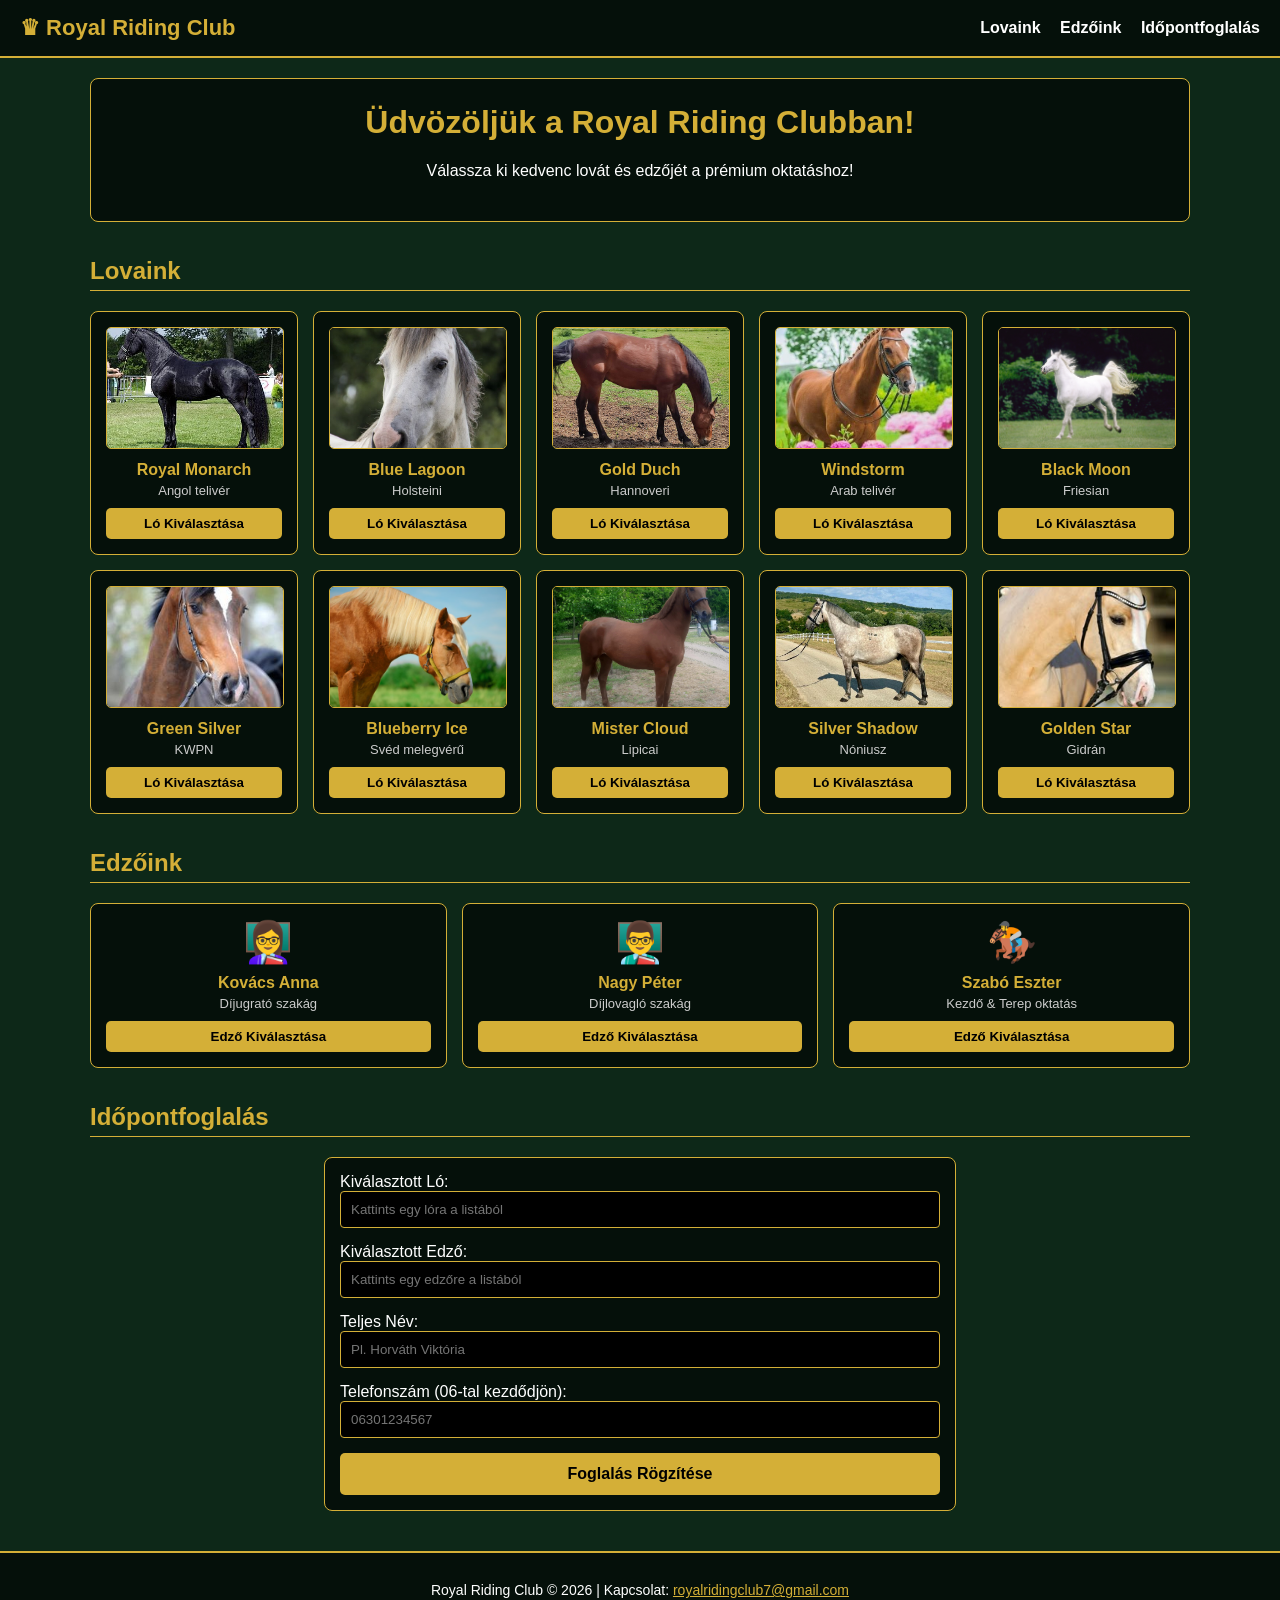
==== commit 6e2d6219: "Add files via upload" ====
--- a/index.html
+++ b/index.html
@@ -1,175 +1,214 @@
 <!DOCTYPE html>
-<meta charset="UTF-8">
-<meta name="viewport" content="width=device-width, initial-scale=1.0">
 <html lang="hu">
 <head>
+    <meta charset="UTF-8">
+    <meta name="viewport" content="width=device-width, initial-scale=1.0">
     <title>Royal Riding Club</title>
     <link rel="stylesheet" href="style.css">
-</head>
+    <link rel="icon" href="rrc.jpg">
 <body>
-    <nav>
+    <!-- FEJLÉC -->
+    <header>
         <div class="logo">♛ Royal Riding Club</div>
-        <button onclick="nyit('fooldal')">Főoldal</button>
-        <button onclick="nyit('versenyek')">Versenyek</button>
-        <button onclick="nyit('lovak')">Lovak</button>
-        <button onclick="nyit('fogadas')">Fogadás</button>
-        <button onclick="nyit('eredmenyek')">Eredmények</button>
-    </nav>
-
-    <div id="fooldal" class="oldal mukodik">
-        <h1>Üdvözöljük a Royal Riding Clubban!</h1>
-        <div class="kartya">
-            <h2>Hogyan tud fogadni?</h2>
-            <p>1. Kattintson a felső menüsorban a <strong>Fogadás</strong> gombra!</p>
-            <p>2. Válassza ki a kedvenc lovát és a versenytípust a legördülő menüből!</p>
-            <p>3. Írja be a megtenni kívánt tét összegét a mezőbe!</p>
-            <p>4. Kattintson a <strong>Fogadás elküldése</strong> gombra a rögzítéshez!</p>
-            <p>5. Az <strong>Eredmények</strong> menüpont alatt azonnal láthatja, hogy a fogadása nyert-e!</p>
-        </div>
-        <div class="kartya">
-            <h2>Hírességek és érdekességek</h2>
-            <h3>1. Kincsem, a csodakanca</h3>
-            <p>Kincsem a magyar lósport büszkesége, a világ legsikeresebb versenylova. Pályafutása során 54 versenyen indult, és mind az 54-et megnyerte! Ezzel a teljesítményével bekerült a Guinness Rekordok Könyvébe is.</p>
-
-            <h3>2. Overdose, a Magyar Rakéta</h3>
-            <p>Overdose a 2000-es évek legsikeresebb magyar versenylova volt. Sorozatban 12 futamot nyert meg Európa legrangosabb pályáin, villámgyors vágtájáról és megalkuvást nem tűrő küzdőszelleméről vált ismertté.</p>
-
-            <h3>3. A lóversenyzés etikettje</h3>
-            <p>A lóversenyzés nemcsak a gyorsaságról, hanem az eleganciáról is szól. A nagy nemzetközi futamokon hagyomány a kiöltözés, a hölgyeknél a különleges kalapok viselése, a VIP páholyokban pedig a pezsgőzés.</p>
-        </div>
+        <nav>
+            <a href="#lovak">Lovaink</a>
+            <a href="#edzok">Edzőink</a>
+            <a href="#foglalas">Időpontfoglalás</a>
+        </nav>
+    </header>
+
+    <div class="container">
+        
+        <!-- ÜDVÖZLŐ DOBOZ -->
+        <div class="hero">
+            <h1>Üdvözöljük a Royal Riding Clubban!</h1>
+            <p>Válassza ki kedvenc lovát és edzőjét a prémium oktatáshoz!</p>
+        </div>
+
+        <!-- LOVAK SZEKCIÓ -->
+        <h2 id="lovak" class="cim">Lovaink</h2>
+        <div class="grid-lovak">
+            
+            <div class="kartya">
+                <img src="1.jpg" class="lo-img" onerror="this.src='https://placehold.co/200x120/0d2818/d4af37?text=Royal+Monarch'">
+                <h3>Royal Monarch</h3>
+                <div class="fajta">Angol telivér</div>
+                <button onclick="valasztLot('Royal Monarch')">Ló Kiválasztása</button>
+            </div>
+
+            <div class="kartya">
+                <img src="2.jpeg" class="lo-img" onerror="this.src='https://placehold.co/200x120/0d2818/d4af37?text=Blue+Lagoon'">
+                <h3>Blue Lagoon</h3>
+                <div class="fajta">Holsteini</div>
+                <button onclick="valasztLot('Blue Lagoon')">Ló Kiválasztása</button>
+            </div>
+
+            <div class="kartya">
+                <img src="3.jpg" class="lo-img" onerror="this.src='https://placehold.co/200x120/0d2818/d4af37?text=Gold+Duch'">
+                <h3>Gold Duch</h3>
+                <div class="fajta">Hannoveri</div>
+                <button onclick="valasztLot('Gold Duch')">Ló Kiválasztása</button>
+            </div>
+
+            <div class="kartya">
+                <img src="4.jpg" class="lo-img" onerror="this.src='https://placehold.co/200x120/0d2818/d4af37?text=Windstorm'">
+                <h3>Windstorm</h3>
+                <div class="fajta">Arab telivér</div>
+                <button onclick="valasztLot('Windstorm')">Ló Kiválasztása</button>
+            </div>
+
+            <div class="kartya">
+                <img src="5.jpg" class="lo-img" onerror="this.src='https://placehold.co/200x120/0d2818/d4af37?text=Black+Moon'">
+                <h3>Black Moon</h3>
+                <div class="fajta">Friesian</div>
+                <button onclick="valasztLot('Black Moon')">Ló Kiválasztása</button>
+            </div>
+
+            <div class="kartya">
+                <img src="6.jpg" class="lo-img" onerror="this.src='https://placehold.co/200x120/0d2818/d4af37?text=Green+Silver'">
+                <h3>Green Silver</h3>
+                <div class="fajta">KWPN</div>
+                <button onclick="valasztLot('Green Silver')">Ló Kiválasztása</button>
+            </div>
+
+            <div class="kartya">
+                <img src="7.jpg" class="lo-img" onerror="this.src='https://placehold.co/200x120/0d2818/d4af37?text=Blueberry+Ice'">
+                <h3>Blueberry Ice</h3>
+                <div class="fajta">Svéd melegvérű</div>
+                <button onclick="valasztLot('Blueberry Ice')">Ló Kiválasztása</button>
+            </div>
+
+            <div class="kartya">
+                <img src="8.jpg" class="lo-img" onerror="this.src='https://placehold.co/200x120/0d2818/d4af37?text=Mister+Cloud'">
+                <h3>Mister Cloud</h3>
+                <div class="fajta">Lipicai</div>
+                <button onclick="valasztLot('Mister Cloud')">Ló Kiválasztása</button>
+            </div>
+
+            <div class="kartya">
+                <img src="9.jpg" class="lo-img" onerror="this.src='https://placehold.co/200x120/0d2818/d4af37?text=Silver+Shadow'">
+                <h3>Silver Shadow</h3>
+                <div class="fajta">Nóniusz</div>
+                <button onclick="valasztLot('Silver Shadow')">Ló Kiválasztása</button>
+            </div>
+
+            <div class="kartya">
+                <img src="10.jpg" class="lo-img" onerror="this.src='https://placehold.co/200x120/0d2818/d4af37?text=Golden+Star'">
+                <h3>Golden Star</h3>
+                <div class="fajta">Gidrán</div>
+                <button onclick="valasztLot('Golden Star')">Ló Kiválasztása</button>
+            </div>
+
+        </div>
+
+        <!-- EDZŐK SZEKCIÓ -->
+        <h2 id="edzok" class="cim">Edzőink</h2>
+        <div class="grid-edzok">
+            <div class="kartya">
+                <div class="edzo-avatar">👩‍🏫</div>
+                <h3>Kovács Anna</h3>
+                <div class="fajta">Díjugrató szakág</div>
+                <button onclick="valasztEdzot('Kovács Anna')">Edző Kiválasztása</button>
+            </div>
+
+            <div class="kartya">
+                <div class="edzo-avatar">👨‍🏫</div>
+                <h3>Nagy Péter</h3>
+                <div class="fajta">Díjlovagló szakág</div>
+                <button onclick="valasztEdzot('Nagy Péter')">Edző Kiválasztása</button>
+            </div>
+
+            <div class="kartya">
+                <div class="edzo-avatar">🏇</div>
+                <h3>Szabó Eszter</h3>
+                <div class="fajta">Kezdő & Terep oktatás</div>
+                <button onclick="valasztEdzot('Szabó Eszter')">Edző Kiválasztása</button>
+            </div>
+        </div>
+
+        <!-- IDŐPONTFOGLALÁSI ŰRLAP -->
+        <h2 id="foglalas" class="cim">Időpontfoglalás</h2>
+        <div class="kartya" style="text-align: left; max-width: 600px; margin: 0 auto;">
+            
+            <label>Kiválasztott Ló:</label>
+            <input type="text" id="lo-input" placeholder="Kattints egy lóra a listából" readonly>
+
+            <label>Kiválasztott Edző:</label>
+            <input type="text" id="edzo-input" placeholder="Kattints egy edzőre a listából" readonly>
+
+            <label>Teljes Név:</label>
+            <input type="text" id="nev" placeholder="Pl. Horváth Viktória">
+
+            <label>Telefonszám (06-tal kezdődjön):</label>
+            <input type="text" id="tel" placeholder="06301234567">
+
+            <button onclick="foglalasBekuldese()" style="font-size: 16px; padding: 12px;">Foglalás Rögzítése</button>
+        </div>
+
+        <!-- VISSZAJELZÉS DOBOZ -->
+        <div id="visszajelzes" class="kartya" style="display: none; margin-top: 25px; border-color: #55ff55;">
+            <h3 style="color: #55ff55; margin-top: 0;">Sikeres Foglalás!</h3>
+            <p id="foglalas-reszletek" style="line-height: 1.6;"></p>
+        </div>
+
     </div>
 
-    <div id="versenyek" class="oldal">
-        <h1>Versenytípusaink</h1>
-        <div class="kartya">
-            <h3>Díjugratás</h3>
-            <p>Klasszikus akadálypályás verseny, ahol a ló és a lovas összhangja, a precíz ugrási technika és az időeredmény dönt a győzelemről.</p>
-        </div>
-        <div class="kartya">
-            <h3>Arany Galopp</h3>
-            <p>A leggyorsabb futam, ahol a lovak maximális sebességgel vágtáznak a célvonalig. igazi közönségkedvenc száguldás.</p>
-        </div>
-        <div class="kartya">
-            <h3>Királyi Ügető</h3>
-            <p>Hagyományos futam, ahol a hajtók kétkerekű kocsiban (szulki) ülve irányítják a lovakat, melyeknek végig szabályos ügetésben kell haladniuk.</p>
-        </div>
-        <div class="kartya">
-            <h3>Rövidtávú Sprint</h3>
-            <p>1000 méter alatti villámgyors futam, ahol a robbanékonyság a legfontosabb. Itt egyetlen másodperces hiba is a győzelembe kerülhet.</p>
-        </div>
-        <div class="kartya">
-            <h3>Éjszakai Mesterfutam</h3>
-            <p>Különleges esti verseny reflektorfényben, ahol a klub legjobb lovai mérik össze erejüket egy látványos hangulatú futamban.</p>
-        </div>
-    </div>
-
-    <div id="lovak" class="oldal">
-        <h1>A Klub Bajnokai</h1>
-        <div class="kartya">
-            <img src="angol-teliver.png" alt="Ló">
-            <h3>Royal Monarch</h3>
-            <p>Angol telivér. Rendkívül gyors és kitartó fajta, a hosszabb távú galoppversenyek abszolút esélyese.</p>
-        </div>
-        <div class="kartya">
-            <img src="holstein.jpg" alt="Ló">
-            <h3>Blue Lagoon</h3>
-            <p>Holsteini fajta. Nyugodt vérmérsékletű, intelligens ló, aki a díjugrató pályákon nyújt kiemelkedő teljesítményt.</p>
-        </div>
-        <div class="kartya">
-            <img src="hannoveri.jpg" alt="Ló">
-            <h3>Gold Duch</h3>
-            <p>Hannoveri sportló. Erőteljes felépítésű, kiváló rugózású ló, aki az ügetőversenyek egyik legnagyobb sztárja.</p>
-        </div>
-        <div class="kartya">
-            <img src="arabteli.jpg" alt="Ló">
-            <h3>Windstorm</h3>
-            <p>Arab telivér. Elegáns megjelenésű, villámgyors sprintló, aki a rövid távokon verhetetlen.</p>
-        </div>
-        <div class="kartya">
-            <img src="friz.jpg" alt="Ló">
-            <h3>Black Moon</h3>
-            <p>Friesian fajta. Lenyűgöző fekete sörényű, látványos mozgású ló, aki az éjszakai mesterfutamok közönségkedvence.</p>
-        </div>
-    </div>
-
-    <div id="fogadas" class="oldal">
-        <h1>Tét Elhelyezése</h1>
-        <div class="kartya">
-            <label>Válasszon Lovat:</label>
-            <select id="lo">
-                <option>Royal Monarch</option>
-                <option>Blue Lagoon</option>
-                <option>Gold Duch</option>
-                <option>Windstorm</option>
-                <option>Black Moon</option>
-            </select>
-
-            <label>Válasszon Versenytípust:</label>
-            <select id="verseny">
-                <option>Díjugratás</option>
-                <option>Arany Galopp</option>
-                <option>Királyi Ügető</option>
-                <option>Rövidtávú Sprint</option>
-                <option>Éjszakai Mesterfutam</option>
-            </select>
-
-            <label>Tét összege (Ft):</label>
-            <input type="number" id="tet" placeholder="Pl. 2000">
-
-            <button onclick="fogadasMentese()" class="gomb">Fogadás elküldése</button>
-        </div>
-
-        <div class="kartya">
-            <h2>Saját fogadásaim:</h2>
-            <div id="fogadasom-helye"></div>
-        </div>
-    </div>
-
-    <div id="eredmenyek" class="oldal">
-        <h1>Eredmények</h1>
-        <p>Itt láthatja a rögzített fogadásainak sorsolási eredményét:</p>
-        <!-- Ide kerülnek a véletlenszerű eredmények -->
-        <div id="eredmeny-helye"></div>
-    </div>
-
+    <!-- LÁBLÉC -->
+    <footer>
+        <p>Royal Riding Club &copy; 2026 | Kapcsolat: <a href="mailto:royalridingclub7@gmail.com">royalridingclub7@gmail.com</a></p>
+    </footer>
+
+    <!-- EGYSZERŰ JAVASCRIPT LOGIKA -->
     <script>
- 
-        function nyit(oldalNev) {
-            // Elrejtünk minden oldalt
-            document.getElementById('fooldal').className = 'oldal';
-            document.getElementById('versenyek').className = 'oldal';
-            document.getElementById('eredmenyek').className = 'oldal';
-            document.getElementById('lovak').className = 'oldal';
-            document.getElementById('fogadas').className = 'oldal';
-
-            document.getElementById(oldalNev).className = 'oldal mukodik';
+        // Ló kiválasztása
+        function valasztLot(loNev) {
+            document.getElementById('lo-input').value = loNev;
+            document.getElementById('foglalas').scrollIntoView({ behavior: 'smooth' });
         }
 
-        function fogadasMentese() {
-            let lo = document.getElementById('lo').value;
-            let verseny = document.getElementById('verseny').value;
-            let tet = document.getElementById('tet').value;
-
-            if (tet == "") {
-                alert("Kérlek írj be egy tétet!");
-                return;
-            }
-
-            document.getElementById('fogadasom-helye').innerHTML += 
-                "<p><strong>" + lo + "</strong> - " + verseny + " (" + tet + " Ft tét)</p>";
-
-            let veletlen = Math.random(); 
-
-            if (veletlen > 0.5) {
-                document.getElementById('eredmeny-helye').innerHTML += 
-                    "<div class='kartya' style='border-left: 5px solid green; color: green;'><strong>" + lo + "</strong> NYERT a " + verseny + " futamon!</div>";
-            } else {
-                document.getElementById('eredmeny-helye').innerHTML += 
-                    "<div class='kartya' style='border-left: 5px solid red; color: red;'><strong>" + lo + "</strong> sajnos NEM nyert a " + verseny + " futamon.</div>";
-            }
-
-            document.getElementById('tet').value = "";
-            alert("Fogadás sikeresen rögzítve!");
+        // Edző kiválasztása
+        function valasztEdzot(edzoNev) {
+            document.getElementById('edzo-input').value = edzoNev;
+            document.getElementById('foglalas').scrollIntoView({ behavior: 'smooth' });
+        }
+
+        // Foglalás ellenőrzése és leintézése
+        function foglalasBekuldese() {
+            let lo = document.getElementById('lo-input').value;
+            let edzo = document.getElementById('edzo-input').value;
+            let nev = document.getElementById('nev').value;
+            let tel = document.getElementById('tel').value;
+
+            // Ellenőrzések
+            if (lo === "") {
+                alert("Kérjük, válassz egy lovat!");
+                return;
+            }
+            if (edzo === "") {
+                alert("Kérjük, válassz egy edzőt!");
+                return;
+            }
+            if (nev === "") {
+                alert("Kérjük, add meg a nevedet!");
+                return;
+            }
+            if (!tel.startsWith("06")) {
+                alert("A telefonszámnak 06-tal kell kezdődnie!");
+                return;
+            }
+
+            // Visszajelzés megjelenítése
+            let visszajelzesDoboz = document.getElementById('visszajelzes');
+            let reszletek = document.getElementById('foglalas-reszletek');
+
+            reszletek.innerText = "Kedves " + nev + "! Sikeresen lefoglaltad " + lo + " nevű lovunkat " + edzo + " edzőhöz. Hamarosan hívunk a " + tel + " telefonszámon az időpont egyeztetése miatt!";
+            visszajelzesDoboz.style.display = "block";
+
+            // Mezők kiürítése
+            document.getElementById('nev').value = "";
+            document.getElementById('tel').value = "";
+            document.getElementById('lo-input').value = "";
+            document.getElementById('edzo-input').value = "";
         }
     </script>
 </body>
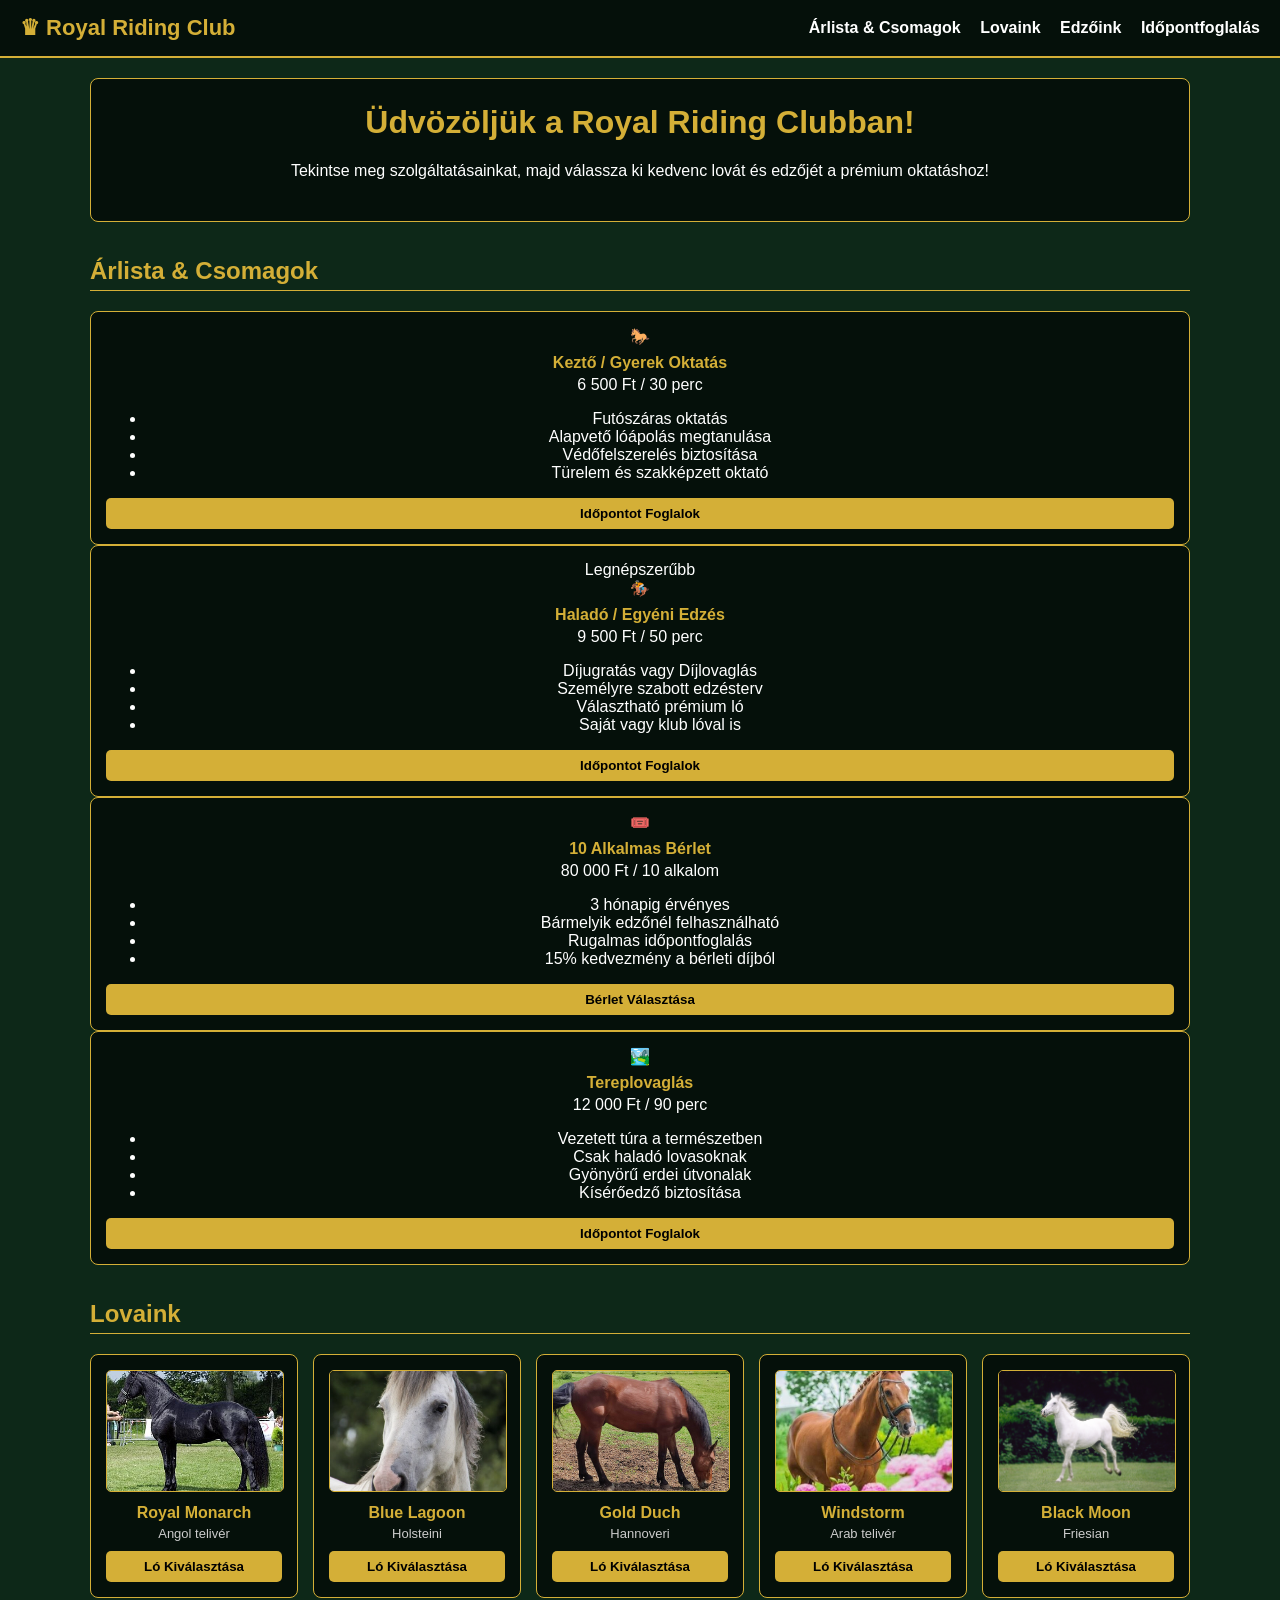
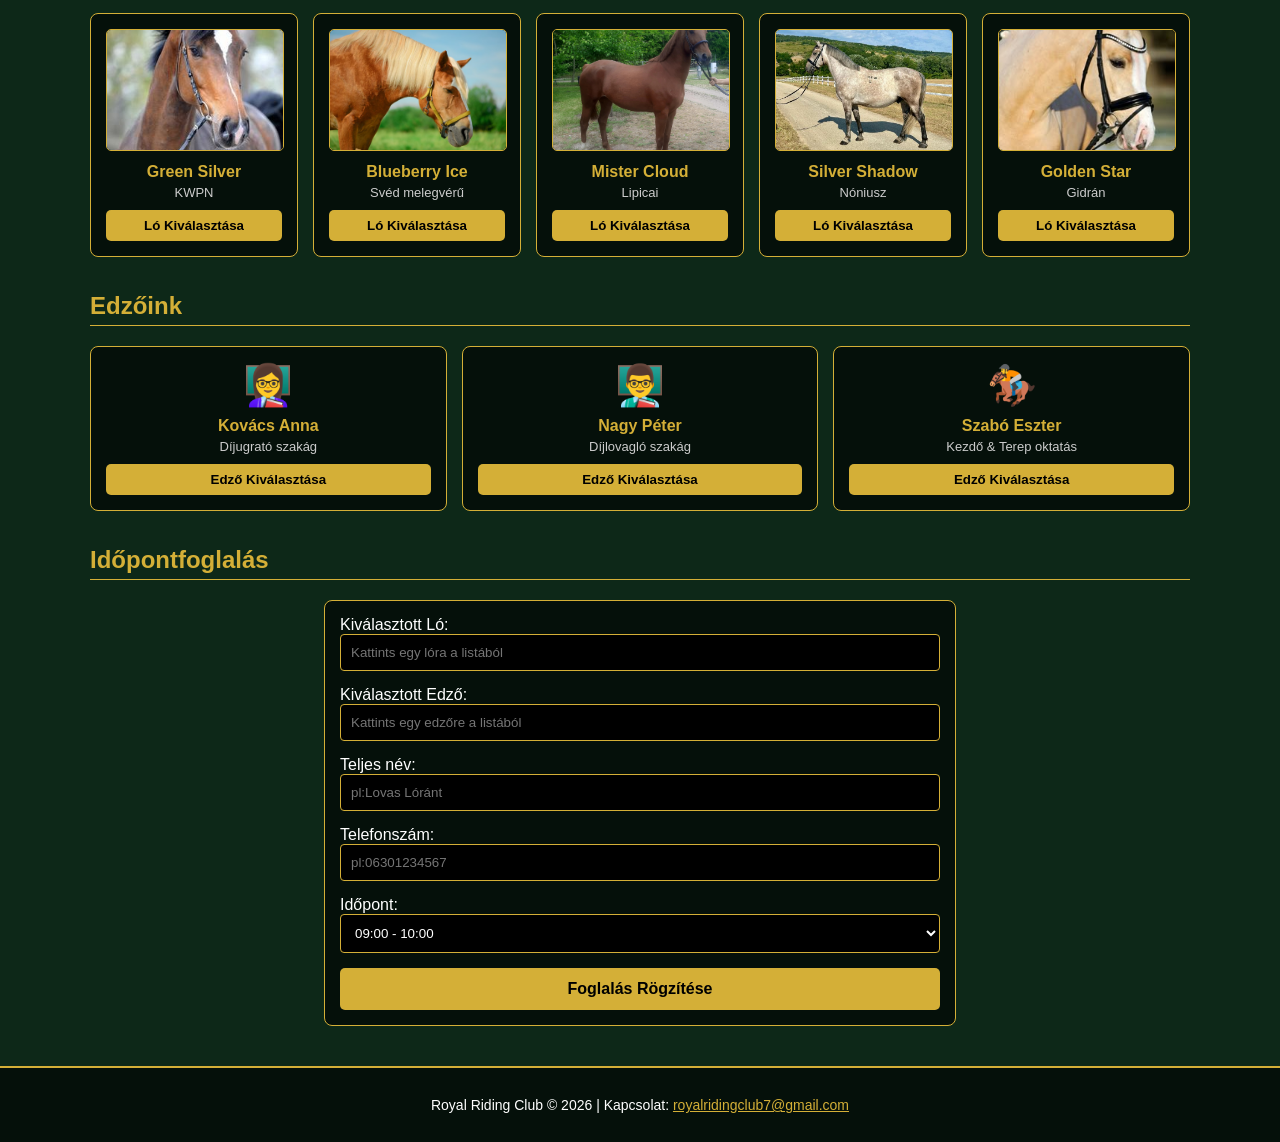
==== commit fecad7dc: "Update index.html" ====
--- a/index.html
+++ b/index.html
@@ -7,10 +7,11 @@
     <link rel="stylesheet" href="style.css">
     <link rel="icon" href="rrc.jpg">
 <body>
-    <!-- FEJLÉC -->
+ 
     <header>
         <div class="logo">♛ Royal Riding Club</div>
         <nav>
+            <a href="#arlista">Árlista & Csomagok</a>
             <a href="#lovak">Lovaink</a>
             <a href="#edzok">Edzőink</a>
             <a href="#foglalas">Időpontfoglalás</a>
@@ -19,13 +20,70 @@
 
     <div class="container">
         
-        <!-- ÜDVÖZLŐ DOBOZ -->
+     
         <div class="hero">
             <h1>Üdvözöljük a Royal Riding Clubban!</h1>
-            <p>Válassza ki kedvenc lovát és edzőjét a prémium oktatáshoz!</p>
-        </div>
-
-        <!-- LOVAK SZEKCIÓ -->
+            <p>Tekintse meg szolgáltatásainkat, majd válassza ki kedvenc lovát és edzőjét a prémium oktatáshoz!</p>
+        </div>
+
+<h2 id="arlista" class="cim">Árlista & Csomagok</h2>
+<div class="grid-arlista">
+    
+    <div class="kartya ar-kartya">
+        <div class="ar-ikon">🐎</div>
+        <h3>Keztő / Gyerek Oktatás</h3>
+        <div class="ar-osszeg">6 500 Ft <span>/ 30 perc</span></div>
+        <ul class="ar-szolgaltatasok">
+            <li>Futószáras oktatás</li>
+            <li>Alapvető lóápolás megtanulása</li>
+            <li>Védőfelszerelés biztosítása</li>
+            <li>Türelem és szakképzett oktató</li>
+        </ul>
+        <button onclick="document.getElementById('foglalas').scrollIntoView({ behavior: 'smooth' });">Időpontot Foglalok</button>
+    </div>
+
+    <div class="kartya ar-kartya kiemelt-ar">
+        <div class="nepszeru-jelveny">Legnépszerűbb</div>
+        <div class="ar-ikon">🏇</div>
+        <h3>Haladó / Egyéni Edzés</h3>
+        <div class="ar-osszeg">9 500 Ft <span>/ 50 perc</span></div>
+        <ul class="ar-szolgaltatasok">
+            <li>Díjugratás vagy Díjlovaglás</li>
+            <li>Személyre szabott edzésterv</li>
+            <li>Választható prémium ló</li>
+            <li>Saját vagy klub lóval is</li>
+        </ul>
+        <button onclick="document.getElementById('foglalas').scrollIntoView({ behavior: 'smooth' });">Időpontot Foglalok</button>
+    </div>
+
+    <div class="kartya ar-kartya">
+        <div class="ar-ikon">🎟️</div>
+        <h3>10 Alkalmas Bérlet</h3>
+        <div class="ar-osszeg">80 000 Ft <span>/ 10 alkalom</span></div>
+        <ul class="ar-szolgaltatasok">
+            <li>3 hónapig érvényes</li>
+            <li>Bármelyik edzőnél felhasználható</li>
+            <li>Rugalmas időpontfoglalás</li>
+            <li>15% kedvezmény a bérleti díjból</li>
+        </ul>
+        <button onclick="document.getElementById('foglalas').scrollIntoView({ behavior: 'smooth' });">Bérlet Választása</button>
+    </div>
+
+    <div class="kartya ar-kartya">
+        <div class="ar-ikon">🏞️</div>
+        <h3>Tereplovaglás</h3>
+        <div class="ar-osszeg">12 000 Ft <span>/ 90 perc</span></div>
+        <ul class="ar-szolgaltatasok">
+            <li>Vezetett túra a természetben</li>
+            <li>Csak haladó lovasoknak</li>
+            <li>Gyönyörű erdei útvonalak</li>
+            <li>Kísérőedző biztosítása</li>
+        </ul>
+        <button onclick="document.getElementById('foglalas').scrollIntoView({ behavior: 'smooth' });">Időpontot Foglalok</button>
+    </div>
+
+</div>
+
         <h2 id="lovak" class="cim">Lovaink</h2>
         <div class="grid-lovak">
             
@@ -101,7 +159,6 @@
 
         </div>
 
-        <!-- EDZŐK SZEKCIÓ -->
         <h2 id="edzok" class="cim">Edzőink</h2>
         <div class="grid-edzok">
             <div class="kartya">
@@ -126,7 +183,6 @@
             </div>
         </div>
 
-        <!-- IDŐPONTFOGLALÁSI ŰRLAP -->
         <h2 id="foglalas" class="cim">Időpontfoglalás</h2>
         <div class="kartya" style="text-align: left; max-width: 600px; margin: 0 auto;">
             
@@ -136,16 +192,23 @@
             <label>Kiválasztott Edző:</label>
             <input type="text" id="edzo-input" placeholder="Kattints egy edzőre a listából" readonly>
 
-            <label>Teljes Név:</label>
-            <input type="text" id="nev" placeholder="Pl. Horváth Viktória">
-
-            <label>Telefonszám (06-tal kezdődjön):</label>
-            <input type="text" id="tel" placeholder="06301234567">
+            <label>Teljes név:</label>
+            <input type="text" id="nev" oninput="csakBetu(this)" pattern="[a-zA-ZáéíóöőúüűÁÉÍÓÖŐÚÜŰ\s]+" placeholder="pl:Lovas Lóránt" required>
+
+            <label>Telefonszám:</label>
+            <input type="text" id="tel" placeholder="pl:06301234567">
+
+            <label>Időpont:</label>
+            <select id="idopont">
+            <option value="09:00">09:00 - 10:00</option>
+            <option value="10:00">10:00 - 11:00</option>
+            <option value="14:00">14:00 - 15:00</option>
+            <option value="16:00">16:00 - 17:00</option>
+            </select>
 
             <button onclick="foglalasBekuldese()" style="font-size: 16px; padding: 12px;">Foglalás Rögzítése</button>
         </div>
 
-        <!-- VISSZAJELZÉS DOBOZ -->
         <div id="visszajelzes" class="kartya" style="display: none; margin-top: 25px; border-color: #55ff55;">
             <h3 style="color: #55ff55; margin-top: 0;">Sikeres Foglalás!</h3>
             <p id="foglalas-reszletek" style="line-height: 1.6;"></p>
@@ -153,14 +216,11 @@
 
     </div>
 
-    <!-- LÁBLÉC -->
     <footer>
         <p>Royal Riding Club &copy; 2026 | Kapcsolat: <a href="mailto:royalridingclub7@gmail.com">royalridingclub7@gmail.com</a></p>
     </footer>
 
-    <!-- EGYSZERŰ JAVASCRIPT LOGIKA -->
     <script>
-        // Ló kiválasztása
         function valasztLot(loNev) {
             document.getElementById('lo-input').value = loNev;
             document.getElementById('foglalas').scrollIntoView({ behavior: 'smooth' });
@@ -212,4 +272,4 @@
         }
     </script>
 </body>
-</html>+</html>
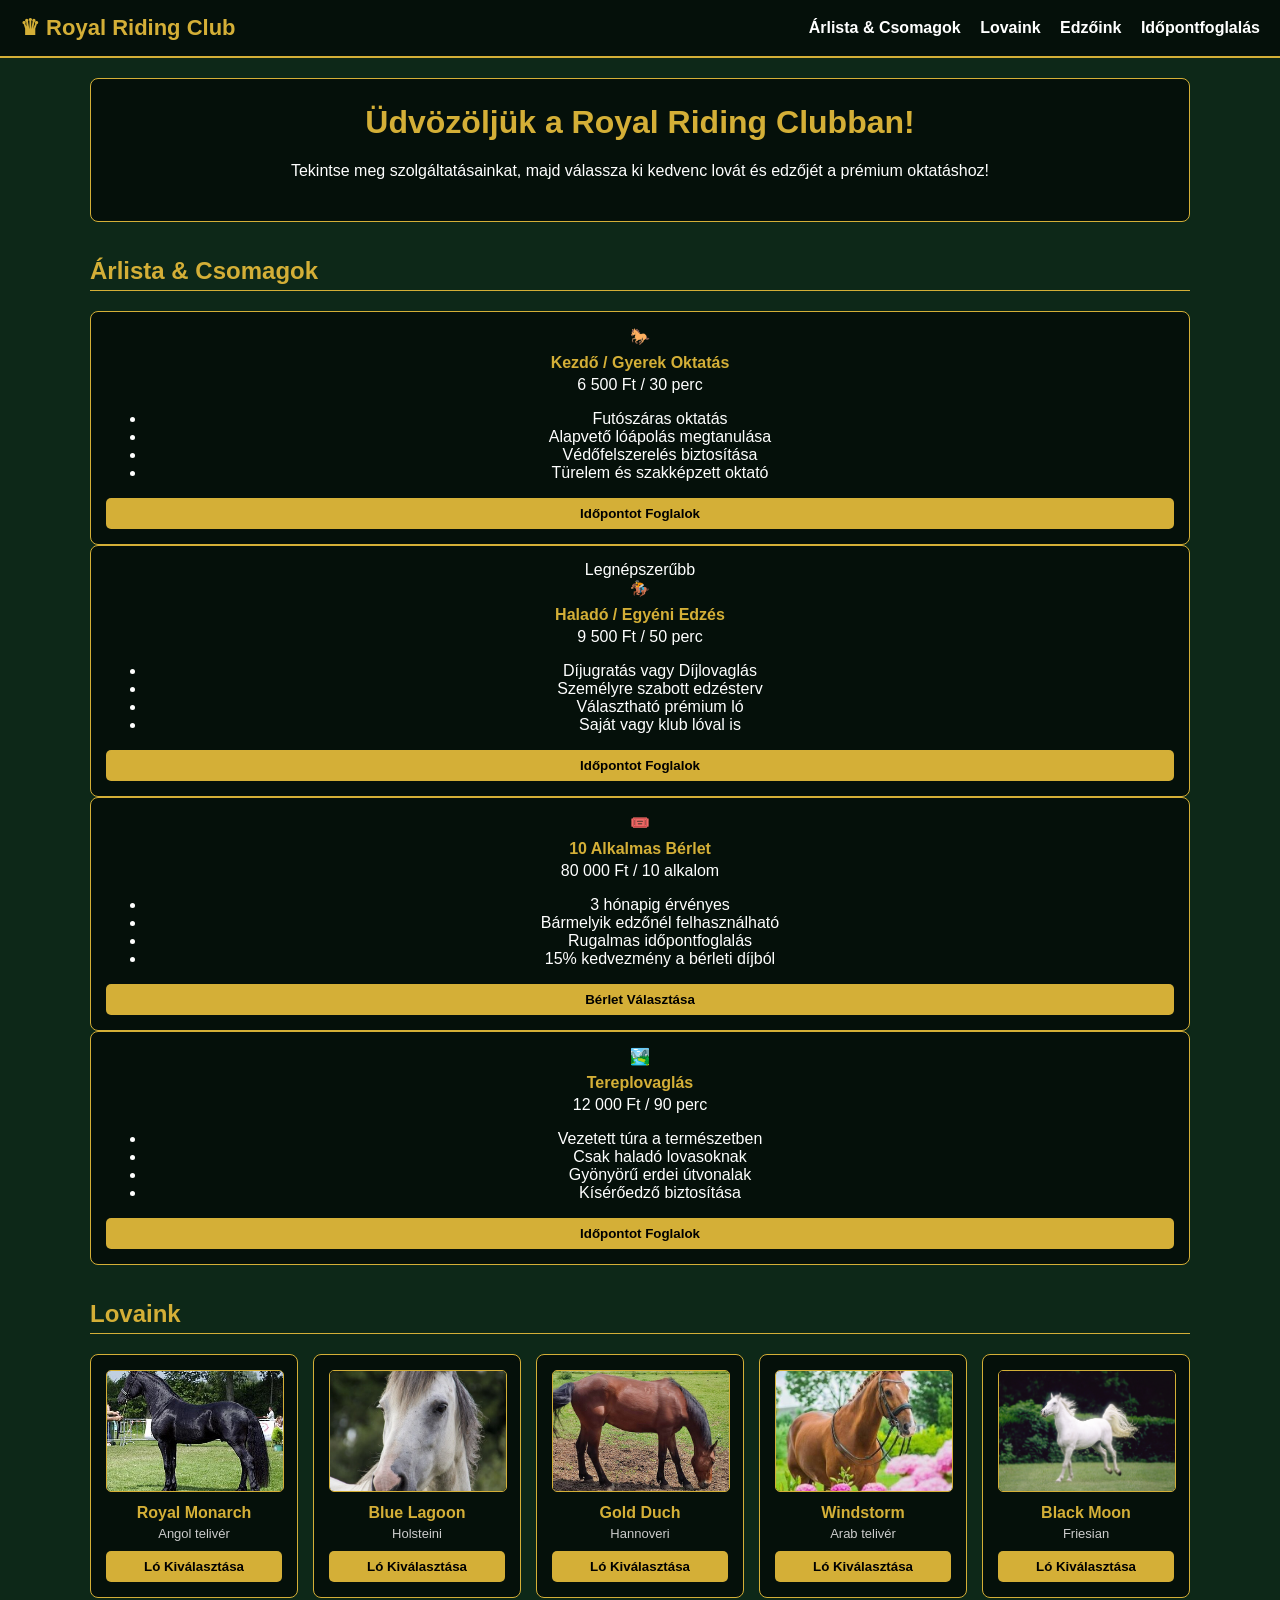
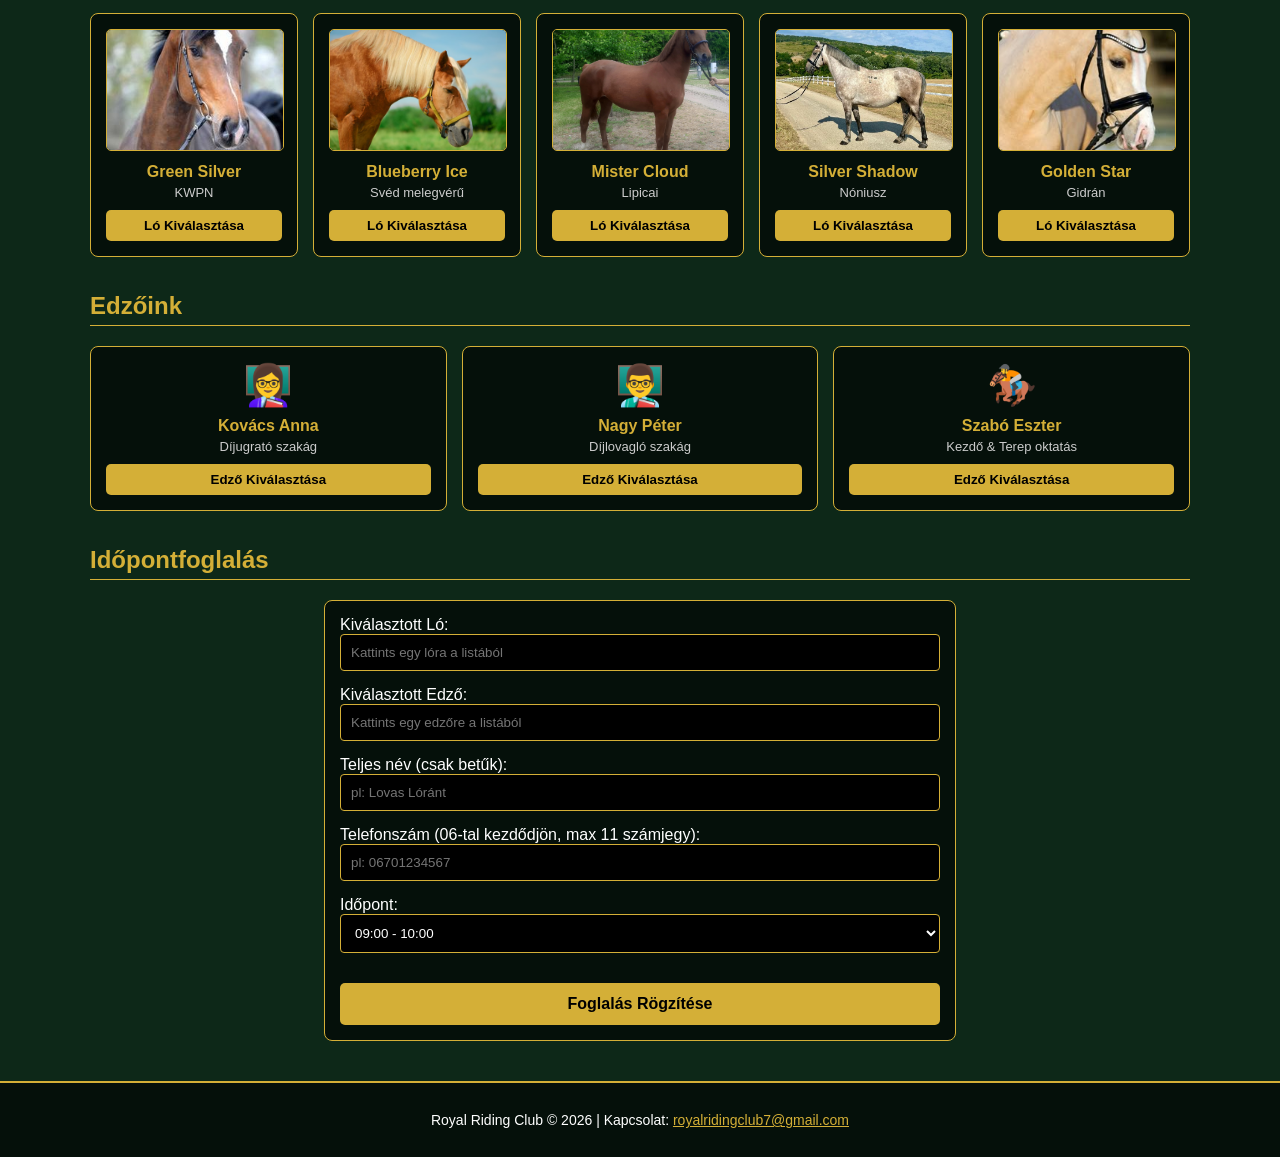
==== commit 29331098: "Update index.html" ====
--- a/index.html
+++ b/index.html
@@ -1,275 +1,290 @@
 <!DOCTYPE html>
 <html lang="hu">
 <head>
-    <meta charset="UTF-8">
-    <meta name="viewport" content="width=device-width, initial-scale=1.0">
-    <title>Royal Riding Club</title>
-    <link rel="stylesheet" href="style.css">
-    <link rel="icon" href="rrc.jpg">
+<meta charset="UTF-8">
+<meta name="viewport" content="width=device-width, initial-scale=1.0">
+<title>Royal Riding Club</title>
+<link rel="stylesheet" href="style.css">
+<link rel="icon" href="rrc.jpg">
+</head>
 <body>
- 
-    <header>
-        <div class="logo">♛ Royal Riding Club</div>
-        <nav>
-            <a href="#arlista">Árlista & Csomagok</a>
-            <a href="#lovak">Lovaink</a>
-            <a href="#edzok">Edzőink</a>
-            <a href="#foglalas">Időpontfoglalás</a>
-        </nav>
-    </header>
-
-    <div class="container">
-        
-     
-        <div class="hero">
-            <h1>Üdvözöljük a Royal Riding Clubban!</h1>
-            <p>Tekintse meg szolgáltatásainkat, majd válassza ki kedvenc lovát és edzőjét a prémium oktatáshoz!</p>
-        </div>
+
+<header>
+<div class="logo">♛ Royal Riding Club</div>
+<nav>
+<a href="#arlista">Árlista & Csomagok</a>
+<a href="#lovak">Lovaink</a>
+<a href="#edzok">Edzőink</a>
+<a href="#foglalas">Időpontfoglalás</a>
+</nav>
+</header>
+
+<div class="container">
+
+<div class="hero">
+<h1>Üdvözöljük a Royal Riding Clubban!</h1>
+<p>Tekintse meg szolgáltatásainkat, majd válassza ki kedvenc lovát és edzőjét a prémium oktatáshoz!</p>
+</div>
 
 <h2 id="arlista" class="cim">Árlista & Csomagok</h2>
 <div class="grid-arlista">
-    
-    <div class="kartya ar-kartya">
-        <div class="ar-ikon">🐎</div>
-        <h3>Keztő / Gyerek Oktatás</h3>
-        <div class="ar-osszeg">6 500 Ft <span>/ 30 perc</span></div>
-        <ul class="ar-szolgaltatasok">
-            <li>Futószáras oktatás</li>
-            <li>Alapvető lóápolás megtanulása</li>
-            <li>Védőfelszerelés biztosítása</li>
-            <li>Türelem és szakképzett oktató</li>
-        </ul>
-        <button onclick="document.getElementById('foglalas').scrollIntoView({ behavior: 'smooth' });">Időpontot Foglalok</button>
-    </div>
-
-    <div class="kartya ar-kartya kiemelt-ar">
-        <div class="nepszeru-jelveny">Legnépszerűbb</div>
-        <div class="ar-ikon">🏇</div>
-        <h3>Haladó / Egyéni Edzés</h3>
-        <div class="ar-osszeg">9 500 Ft <span>/ 50 perc</span></div>
-        <ul class="ar-szolgaltatasok">
-            <li>Díjugratás vagy Díjlovaglás</li>
-            <li>Személyre szabott edzésterv</li>
-            <li>Választható prémium ló</li>
-            <li>Saját vagy klub lóval is</li>
-        </ul>
-        <button onclick="document.getElementById('foglalas').scrollIntoView({ behavior: 'smooth' });">Időpontot Foglalok</button>
-    </div>
-
-    <div class="kartya ar-kartya">
-        <div class="ar-ikon">🎟️</div>
-        <h3>10 Alkalmas Bérlet</h3>
-        <div class="ar-osszeg">80 000 Ft <span>/ 10 alkalom</span></div>
-        <ul class="ar-szolgaltatasok">
-            <li>3 hónapig érvényes</li>
-            <li>Bármelyik edzőnél felhasználható</li>
-            <li>Rugalmas időpontfoglalás</li>
-            <li>15% kedvezmény a bérleti díjból</li>
-        </ul>
-        <button onclick="document.getElementById('foglalas').scrollIntoView({ behavior: 'smooth' });">Bérlet Választása</button>
-    </div>
-
-    <div class="kartya ar-kartya">
-        <div class="ar-ikon">🏞️</div>
-        <h3>Tereplovaglás</h3>
-        <div class="ar-osszeg">12 000 Ft <span>/ 90 perc</span></div>
-        <ul class="ar-szolgaltatasok">
-            <li>Vezetett túra a természetben</li>
-            <li>Csak haladó lovasoknak</li>
-            <li>Gyönyörű erdei útvonalak</li>
-            <li>Kísérőedző biztosítása</li>
-        </ul>
-        <button onclick="document.getElementById('foglalas').scrollIntoView({ behavior: 'smooth' });">Időpontot Foglalok</button>
-    </div>
-
-</div>
-
-        <h2 id="lovak" class="cim">Lovaink</h2>
-        <div class="grid-lovak">
-            
-            <div class="kartya">
-                <img src="1.jpg" class="lo-img" onerror="this.src='https://placehold.co/200x120/0d2818/d4af37?text=Royal+Monarch'">
-                <h3>Royal Monarch</h3>
-                <div class="fajta">Angol telivér</div>
-                <button onclick="valasztLot('Royal Monarch')">Ló Kiválasztása</button>
-            </div>
-
-            <div class="kartya">
-                <img src="2.jpeg" class="lo-img" onerror="this.src='https://placehold.co/200x120/0d2818/d4af37?text=Blue+Lagoon'">
-                <h3>Blue Lagoon</h3>
-                <div class="fajta">Holsteini</div>
-                <button onclick="valasztLot('Blue Lagoon')">Ló Kiválasztása</button>
-            </div>
-
-            <div class="kartya">
-                <img src="3.jpg" class="lo-img" onerror="this.src='https://placehold.co/200x120/0d2818/d4af37?text=Gold+Duch'">
-                <h3>Gold Duch</h3>
-                <div class="fajta">Hannoveri</div>
-                <button onclick="valasztLot('Gold Duch')">Ló Kiválasztása</button>
-            </div>
-
-            <div class="kartya">
-                <img src="4.jpg" class="lo-img" onerror="this.src='https://placehold.co/200x120/0d2818/d4af37?text=Windstorm'">
-                <h3>Windstorm</h3>
-                <div class="fajta">Arab telivér</div>
-                <button onclick="valasztLot('Windstorm')">Ló Kiválasztása</button>
-            </div>
-
-            <div class="kartya">
-                <img src="5.jpg" class="lo-img" onerror="this.src='https://placehold.co/200x120/0d2818/d4af37?text=Black+Moon'">
-                <h3>Black Moon</h3>
-                <div class="fajta">Friesian</div>
-                <button onclick="valasztLot('Black Moon')">Ló Kiválasztása</button>
-            </div>
-
-            <div class="kartya">
-                <img src="6.jpg" class="lo-img" onerror="this.src='https://placehold.co/200x120/0d2818/d4af37?text=Green+Silver'">
-                <h3>Green Silver</h3>
-                <div class="fajta">KWPN</div>
-                <button onclick="valasztLot('Green Silver')">Ló Kiválasztása</button>
-            </div>
-
-            <div class="kartya">
-                <img src="7.jpg" class="lo-img" onerror="this.src='https://placehold.co/200x120/0d2818/d4af37?text=Blueberry+Ice'">
-                <h3>Blueberry Ice</h3>
-                <div class="fajta">Svéd melegvérű</div>
-                <button onclick="valasztLot('Blueberry Ice')">Ló Kiválasztása</button>
-            </div>
-
-            <div class="kartya">
-                <img src="8.jpg" class="lo-img" onerror="this.src='https://placehold.co/200x120/0d2818/d4af37?text=Mister+Cloud'">
-                <h3>Mister Cloud</h3>
-                <div class="fajta">Lipicai</div>
-                <button onclick="valasztLot('Mister Cloud')">Ló Kiválasztása</button>
-            </div>
-
-            <div class="kartya">
-                <img src="9.jpg" class="lo-img" onerror="this.src='https://placehold.co/200x120/0d2818/d4af37?text=Silver+Shadow'">
-                <h3>Silver Shadow</h3>
-                <div class="fajta">Nóniusz</div>
-                <button onclick="valasztLot('Silver Shadow')">Ló Kiválasztása</button>
-            </div>
-
-            <div class="kartya">
-                <img src="10.jpg" class="lo-img" onerror="this.src='https://placehold.co/200x120/0d2818/d4af37?text=Golden+Star'">
-                <h3>Golden Star</h3>
-                <div class="fajta">Gidrán</div>
-                <button onclick="valasztLot('Golden Star')">Ló Kiválasztása</button>
-            </div>
-
-        </div>
-
-        <h2 id="edzok" class="cim">Edzőink</h2>
-        <div class="grid-edzok">
-            <div class="kartya">
-                <div class="edzo-avatar">👩‍🏫</div>
-                <h3>Kovács Anna</h3>
-                <div class="fajta">Díjugrató szakág</div>
-                <button onclick="valasztEdzot('Kovács Anna')">Edző Kiválasztása</button>
-            </div>
-
-            <div class="kartya">
-                <div class="edzo-avatar">👨‍🏫</div>
-                <h3>Nagy Péter</h3>
-                <div class="fajta">Díjlovagló szakág</div>
-                <button onclick="valasztEdzot('Nagy Péter')">Edző Kiválasztása</button>
-            </div>
-
-            <div class="kartya">
-                <div class="edzo-avatar">🏇</div>
-                <h3>Szabó Eszter</h3>
-                <div class="fajta">Kezdő & Terep oktatás</div>
-                <button onclick="valasztEdzot('Szabó Eszter')">Edző Kiválasztása</button>
-            </div>
-        </div>
-
-        <h2 id="foglalas" class="cim">Időpontfoglalás</h2>
-        <div class="kartya" style="text-align: left; max-width: 600px; margin: 0 auto;">
-            
-            <label>Kiválasztott Ló:</label>
-            <input type="text" id="lo-input" placeholder="Kattints egy lóra a listából" readonly>
-
-            <label>Kiválasztott Edző:</label>
-            <input type="text" id="edzo-input" placeholder="Kattints egy edzőre a listából" readonly>
-
-            <label>Teljes név:</label>
-            <input type="text" id="nev" oninput="csakBetu(this)" pattern="[a-zA-ZáéíóöőúüűÁÉÍÓÖŐÚÜŰ\s]+" placeholder="pl:Lovas Lóránt" required>
-
-            <label>Telefonszám:</label>
-            <input type="text" id="tel" placeholder="pl:06301234567">
-
-            <label>Időpont:</label>
-            <select id="idopont">
-            <option value="09:00">09:00 - 10:00</option>
-            <option value="10:00">10:00 - 11:00</option>
-            <option value="14:00">14:00 - 15:00</option>
-            <option value="16:00">16:00 - 17:00</option>
-            </select>
-
-            <button onclick="foglalasBekuldese()" style="font-size: 16px; padding: 12px;">Foglalás Rögzítése</button>
-        </div>
-
-        <div id="visszajelzes" class="kartya" style="display: none; margin-top: 25px; border-color: #55ff55;">
-            <h3 style="color: #55ff55; margin-top: 0;">Sikeres Foglalás!</h3>
-            <p id="foglalas-reszletek" style="line-height: 1.6;"></p>
-        </div>
-
-    </div>
-
-    <footer>
-        <p>Royal Riding Club &copy; 2026 | Kapcsolat: <a href="mailto:royalridingclub7@gmail.com">royalridingclub7@gmail.com</a></p>
-    </footer>
-
-    <script>
-        function valasztLot(loNev) {
-            document.getElementById('lo-input').value = loNev;
-            document.getElementById('foglalas').scrollIntoView({ behavior: 'smooth' });
-        }
-
-        // Edző kiválasztása
-        function valasztEdzot(edzoNev) {
-            document.getElementById('edzo-input').value = edzoNev;
-            document.getElementById('foglalas').scrollIntoView({ behavior: 'smooth' });
-        }
-
-        // Foglalás ellenőrzése és leintézése
-        function foglalasBekuldese() {
-            let lo = document.getElementById('lo-input').value;
-            let edzo = document.getElementById('edzo-input').value;
-            let nev = document.getElementById('nev').value;
-            let tel = document.getElementById('tel').value;
-
-            // Ellenőrzések
-            if (lo === "") {
-                alert("Kérjük, válassz egy lovat!");
-                return;
-            }
-            if (edzo === "") {
-                alert("Kérjük, válassz egy edzőt!");
-                return;
-            }
-            if (nev === "") {
-                alert("Kérjük, add meg a nevedet!");
-                return;
-            }
-            if (!tel.startsWith("06")) {
-                alert("A telefonszámnak 06-tal kell kezdődnie!");
-                return;
-            }
-
-            // Visszajelzés megjelenítése
-            let visszajelzesDoboz = document.getElementById('visszajelzes');
-            let reszletek = document.getElementById('foglalas-reszletek');
-
-            reszletek.innerText = "Kedves " + nev + "! Sikeresen lefoglaltad " + lo + " nevű lovunkat " + edzo + " edzőhöz. Hamarosan hívunk a " + tel + " telefonszámon az időpont egyeztetése miatt!";
-            visszajelzesDoboz.style.display = "block";
-
-            // Mezők kiürítése
-            document.getElementById('nev').value = "";
-            document.getElementById('tel').value = "";
-            document.getElementById('lo-input').value = "";
-            document.getElementById('edzo-input').value = "";
-        }
-    </script>
+
+<div class="kartya ar-kartya">
+<div class="ar-ikon">🐎</div>
+<h3>Kezdő / Gyerek Oktatás</h3>
+<div class="ar-osszeg">6 500 Ft <span>/ 30 perc</span></div>
+<ul class="ar-szolgaltatasok">
+<li>Futószáras oktatás</li>
+<li>Alapvető lóápolás megtanulása</li>
+<li>Védőfelszerelés biztosítása</li>
+<li>Türelem és szakképzett oktató</li>
+</ul>
+<button onclick="document.getElementById('foglalas').scrollIntoView({ behavior: 'smooth' });">Időpontot Foglalok</button>
+</div>
+
+<div class="kartya ar-kartya kiemelt-ar">
+<div class="nepszeru-jelveny">Legnépszerűbb</div>
+<div class="ar-ikon">🏇</div>
+<h3>Haladó / Egyéni Edzés</h3>
+<div class="ar-osszeg">9 500 Ft <span>/ 50 perc</span></div>
+<ul class="ar-szolgaltatasok">
+<li>Díjugratás vagy Díjlovaglás</li>
+<li>Személyre szabott edzésterv</li>
+<li>Választható prémium ló</li>
+<li>Saját vagy klub lóval is</li>
+</ul>
+<button onclick="document.getElementById('foglalas').scrollIntoView({ behavior: 'smooth' });">Időpontot Foglalok</button>
+</div>
+
+<div class="kartya ar-kartya">
+<div class="ar-ikon">🎟️</div>
+<h3>10 Alkalmas Bérlet</h3>
+<div class="ar-osszeg">80 000 Ft <span>/ 10 alkalom</span></div>
+<ul class="ar-szolgaltatasok">
+<li>3 hónapig érvényes</li>
+<li>Bármelyik edzőnél felhasználható</li>
+<li>Rugalmas időpontfoglalás</li>
+<li>15% kedvezmény a bérleti díjból</li>
+</ul>
+<button onclick="document.getElementById('foglalas').scrollIntoView({ behavior: 'smooth' });">Bérlet Választása</button>
+</div>
+
+<div class="kartya ar-kartya">
+<div class="ar-ikon">🏞️</div>
+<h3>Tereplovaglás</h3>
+<div class="ar-osszeg">12 000 Ft <span>/ 90 perc</span></div>
+<ul class="ar-szolgaltatasok">
+<li>Vezetett túra a természetben</li>
+<li>Csak haladó lovasoknak</li>
+<li>Gyönyörű erdei útvonalak</li>
+<li>Kísérőedző biztosítása</li>
+</ul>
+<button onclick="document.getElementById('foglalas').scrollIntoView({ behavior: 'smooth' });">Időpontot Foglalok</button>
+</div>
+
+</div>
+
+<h2 id="lovak" class="cim">Lovaink</h2>
+<div class="grid-lovak">
+
+<div class="kartya">
+<img src="1.jpg" class="lo-img" onerror="this.src='https://placehold.co/200x120/0d2818/d4af37?text=Royal+Monarch'">
+<h3>Royal Monarch</h3>
+<div class="fajta">Angol telivér</div>
+<button onclick="valasztLot('Royal Monarch')">Ló Kiválasztása</button>
+</div>
+
+<div class="kartya">
+<img src="2.jpeg" class="lo-img" onerror="this.src='https://placehold.co/200x120/0d2818/d4af37?text=Blue+Lagoon'">
+<h3>Blue Lagoon</h3>
+<div class="fajta">Holsteini</div>
+<button onclick="valasztLot('Blue Lagoon')">Ló Kiválasztása</button>
+</div>
+
+<div class="kartya">
+<img src="3.jpg" class="lo-img" onerror="this.src='https://placehold.co/200x120/0d2818/d4af37?text=Gold+Duch'">
+<h3>Gold Duch</h3>
+<div class="fajta">Hannoveri</div>
+<button onclick="valasztLot('Gold Duch')">Ló Kiválasztása</button>
+</div>
+
+<div class="kartya">
+<img src="4.jpg" class="lo-img" onerror="this.src='https://placehold.co/200x120/0d2818/d4af37?text=Windstorm'">
+<h3>Windstorm</h3>
+<div class="fajta">Arab telivér</div>
+<button onclick="valasztLot('Windstorm')">Ló Kiválasztása</button>
+</div>
+
+<div class="kartya">
+<img src="5.jpg" class="lo-img" onerror="this.src='https://placehold.co/200x120/0d2818/d4af37?text=Black+Moon'">
+<h3>Black Moon</h3>
+<div class="fajta">Friesian</div>
+<button onclick="valasztLot('Black Moon')">Ló Kiválasztása</button>
+</div>
+
+<div class="kartya">
+<img src="6.jpg" class="lo-img" onerror="this.src='https://placehold.co/200x120/0d2818/d4af37?text=Green+Silver'">
+<h3>Green Silver</h3>
+<div class="fajta">KWPN</div>
+<button onclick="valasztLot('Green Silver')">Ló Kiválasztása</button>
+</div>
+
+<div class="kartya">
+<img src="7.jpg" class="lo-img" onerror="this.src='https://placehold.co/200x120/0d2818/d4af37?text=Blueberry+Ice'">
+<h3>Blueberry Ice</h3>
+<div class="fajta">Svéd melegvérű</div>
+<button onclick="valasztLot('Blueberry Ice')">Ló Kiválasztása</button>
+</div>
+
+<div class="kartya">
+<img src="8.jpg" class="lo-img" onerror="this.src='https://placehold.co/200x120/0d2818/d4af37?text=Mister+Cloud'">
+<h3>Mister Cloud</h3>
+<div class="fajta">Lipicai</div>
+<button onclick="valasztLot('Mister Cloud')">Ló Kiválasztása</button>
+</div>
+
+<div class="kartya">
+<img src="9.jpg" class="lo-img" onerror="this.src='https://placehold.co/200x120/0d2818/d4af37?text=Silver+Shadow'">
+<h3>Silver Shadow</h3>
+<div class="fajta">Nóniusz</div>
+<button onclick="valasztLot('Silver Shadow')">Ló Kiválasztása</button>
+</div>
+
+<div class="kartya">
+<img src="10.jpg" class="lo-img" onerror="this.src='https://placehold.co/200x120/0d2818/d4af37?text=Golden+Star'">
+<h3>Golden Star</h3>
+<div class="fajta">Gidrán</div>
+<button onclick="valasztLot('Golden Star')">Ló Kiválasztása</button>
+</div>
+
+</div>
+
+<h2 id="edzok" class="cim">Edzőink</h2>
+<div class="grid-edzok">
+<div class="kartya">
+<div class="edzo-avatar">👩‍🏫</div>
+<h3>Kovács Anna</h3>
+<div class="fajta">Díjugrató szakág</div>
+<button onclick="valasztEdzot('Kovács Anna')">Edző Kiválasztása</button>
+</div>
+
+<div class="kartya">
+<div class="edzo-avatar">👨‍🏫</div>
+<h3>Nagy Péter</h3>
+<div class="fajta">Díjlovagló szakág</div>
+<button onclick="valasztEdzot('Nagy Péter')">Edző Kiválasztása</button>
+</div>
+
+<div class="kartya">
+<div class="edzo-avatar">🏇</div>
+<h3>Szabó Eszter</h3>
+<div class="fajta">Kezdő & Terep oktatás</div>
+<button onclick="valasztEdzot('Szabó Eszter')">Edző Kiválasztása</button>
+</div>
+</div>
+
+<h2 id="foglalas" class="cim">Időpontfoglalás</h2>
+<div class="kartya" style="text-align: left; max-width: 600px; margin: 0 auto;">
+
+<label>Kiválasztott Ló:</label>
+<input type="text" id="lo-input" placeholder="Kattints egy lóra a listából" readonly>
+
+<label>Kiválasztott Edző:</label>
+<input type="text" id="edzo-input" placeholder="Kattints egy edzőre a listából" readonly>
+
+<label>Teljes név (csak betűk):</label>
+<input type="text" id="nev" oninput="csakBetu(this)" placeholder="pl: Lovas Lóránt">
+
+<label>Telefonszám (06-tal kezdődjön, max 11 számjegy):</label>
+<input type="text" id="tel" oninput="csakSzam(this)" maxlength="11" placeholder="pl: 06701234567">
+
+<label>Időpont:</label>
+<select id="idopont">
+<option value="09:00">09:00 - 10:00</option>
+<option value="10:00">10:00 - 11:00</option>
+<option value="14:00">14:00 - 15:00</option>
+<option value="16:00">16:00 - 17:00</option>
+</select>
+
+<button onclick="foglalasBekuldese()" style="font-size: 16px; padding: 12px; margin-top: 15px;">Foglalás Rögzítése</button>
+</div>
+
+<div id="visszajelzes" class="kartya" style="display: none; margin-top: 25px; border-color: #55ff55;">
+<h3 style="color: #55ff55; margin-top: 0;">Sikeres Foglalás!</h3>
+<p id="foglalas-reszletek" style="line-height: 1.6;"></p>
+</div>
+
+</div>
+
+<footer>
+<p>Royal Riding Club &copy; 2026 | Kapcsolat: <a href="mailto:royalridingclub7@gmail.com">royalridingclub7@gmail.com</a></p>
+</footer>
+
+<script>
+// Csak betűk és szóköz engedélyezése
+function csakBetu(input) {
+    input.value = input.value.replace(/[^a-zA-ZáéíóöőúüűÁÉÍÓÖŐÚÜŰ\s]/g, '');
+}
+
+// Csak számok engedélyezése
+function csakSzam(input) {
+    input.value = input.value.replace(/[^0-9]/g, '');
+}
+
+// Ló kiválasztása
+function valasztLot(loNev) {
+    document.getElementById('lo-input').value = loNev;
+    document.getElementById('foglalas').scrollIntoView({ behavior: 'smooth' });
+}
+
+// Edző kiválasztása
+function valasztEdzot(edzoNev) {
+    document.getElementById('edzo-input').value = edzoNev;
+    document.getElementById('foglalas').scrollIntoView({ behavior: 'smooth' });
+}
+
+// Foglalás rögzítése
+function foglalasBekuldese() {
+    let lo = document.getElementById('lo-input').value;
+    let edzo = document.getElementById('edzo-input').value;
+    let nev = document.getElementById('nev').value.trim();
+    let tel = document.getElementById('tel').value.trim();
+
+    // Ellenőrzések
+    if (lo === "") {
+        alert("Kérjük, válassz egy lovat!");
+        return;
+    }
+
+    if (edzo === "") {
+        alert("Kérjük, válassz egy edzőt!");
+        return;
+    }
+
+    if (nev === "") {
+        alert("Kérjük, add meg a nevedet!");
+        return;
+    }
+
+    // Telefonszám ellenőrzése: 06-val kell kezdődnie ÉS pontosan 11 számjegyűnek kell lennie
+    if (!tel.startsWith("06") || tel.length !== 11) {
+        alert("A telefonszámnak 06-tal kell kezdődnie és pontosan 11 számjegyből kell állnia! (Pl.: 06701234567)");
+        return;
+    }
+
+    // Visszajelzés megjelenítése
+    let visszajelzesDoboz = document.getElementById('visszajelzes');
+    let reszletek = document.getElementById('foglalas-reszletek');
+
+    reszletek.innerText = "Kedves " + nev + "! Sikeresen lefoglaltad " + lo + " nevű lovunkat " + edzo + " edzőhöz. Hamarosan hívunk a " + tel + " telefonszámon az időpont egyeztetése miatt!";
+    visszajelzesDoboz.style.display = "block";
+
+    // Mezők kiürítése
+    document.getElementById('nev').value = "";
+    document.getElementById('tel').value = "";
+    document.getElementById('lo-input').value = "";
+    document.getElementById('edzo-input').value = "";
+}
+</script>
 </body>
 </html>
